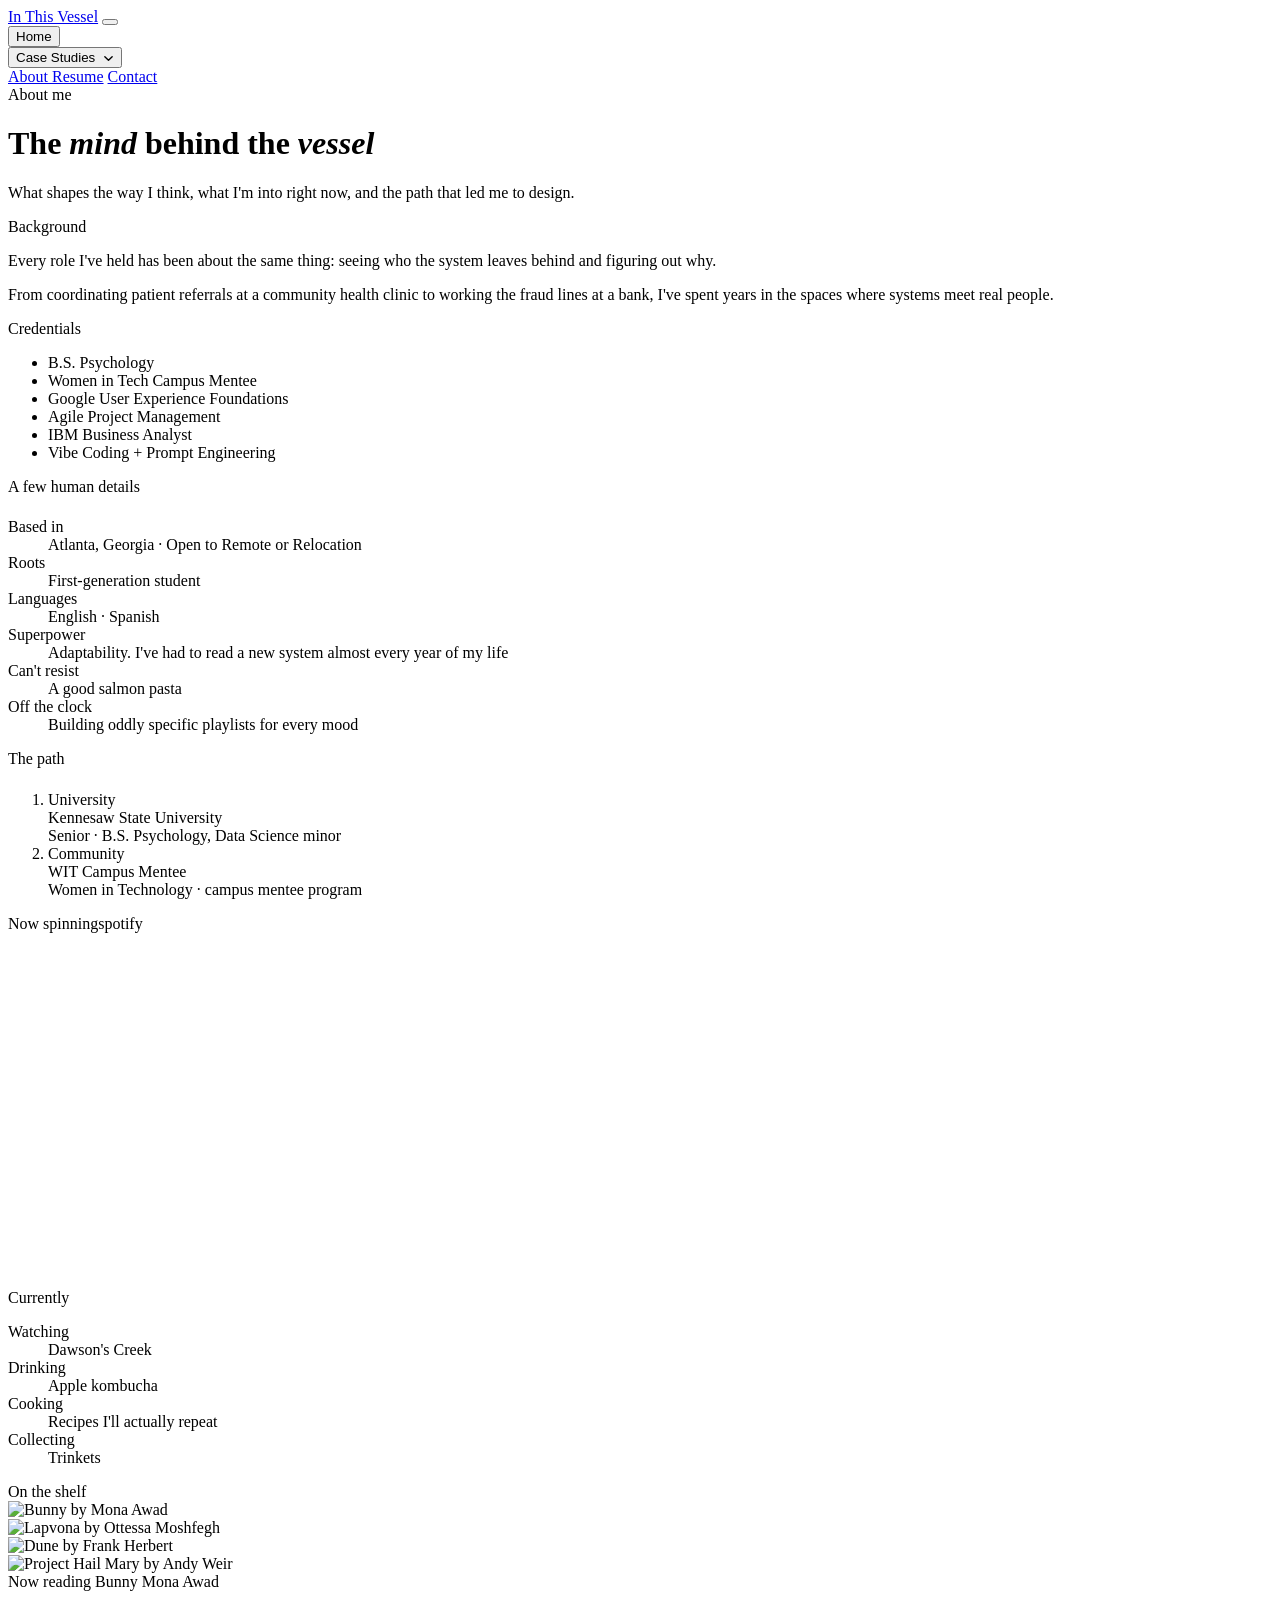
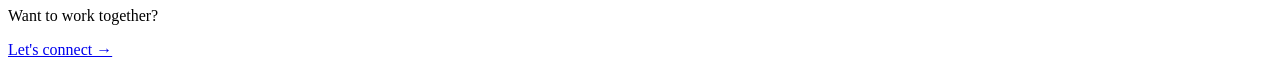
==== about.html @ 54f43db4 "Add files via upload" ====
<!DOCTYPE html>
<html lang="en">

<head>
<meta charset="UTF-8" />
<meta name="viewport" content="width=device-width, initial-scale=1.0" />
<title>In This Vessel | UX + Product Design</title>
<link rel="preconnect" href="https://api.fontshare.com" crossorigin />
<link href="https://api.fontshare.com/v2/css?f[]=general-sans@400,500,600,700&f[]=satoshi@300,400,500,700&display=swap" rel="stylesheet" />
<link rel="stylesheet" href="css/nav.css">
<link rel="stylesheet" href="css/global.css">
<link rel="stylesheet" href="css/about.css">

</head>

<body>
    <!-- ambient backdrop -->
<div class="atmos" aria-hidden="true">
  <div class="orb orb-1"></div>
  <div class="orb orb-2"></div>
  <div class="orb orb-3"></div>
</div>
<div class="grain" aria-hidden="true"></div>
    <nav class="nav" id="nav" aria-label="Primary">
  <div class="nav-inner">
    <a class="nav-logo" href="#top" data-scroll="#top" data-hover>In This Vessel</a>
    <button class="nav-burger" id="navBurger" aria-label="Open menu" aria-expanded="false" aria-controls="navLinks">
      <span></span><span></span><span></span>
    </button>
    <div class="nav-links" id="navLinks">
      <button class="nav-link" data-scroll="#top" data-hover>Home</button>
      <div class="work-dropdown" id="workDD">
       <button class="nav-link" id="workToggle" aria-haspopup="true" aria-expanded="false" data-hover>
          Case Studies
          <svg width="11" height="11" viewBox="0 0 12 12" style="margin-left:4px;vertical-align:middle;color:var(--shell-accent);transition:transform 0.2s" id="workChev" aria-hidden="true"><path d="M2 4l4 4 4-4" stroke="currentColor" stroke-width="1.5" fill="none" stroke-linecap="round" stroke-linejoin="round"/></svg>
        </button>
        <div class="work-menu" id="workMenu" role="menu" aria-label="Case studies"></div>
      </div>
      <a class="nav-link active" href="about.html" aria-current="page">
    About
</a>
<a class="nav-link" href="index.html#resume">Resume</a>
      <a class="nav-cta" href="index.html#contact">Contact</a>
    </div>
  </div>
</nav>

  <div class="about-page">
    <div class="about-page-inner">
      <div class="about-eyebrow reveal">About me</div>
      <h1 class="about-hero reveal">The <em>mind</em> behind the <em>vessel</em></h1>
      <p class="about-lede reveal">What shapes the way I think, what I'm into right now, and the path that led me to design.</p>

      <div class="about-roots-grid">
        <div>
          <div class="about-eyebrow reveal">Background</div>
          <p class="about-pull reveal">Every role I've held has been about the same thing: seeing who the system leaves behind and figuring out why.</p>
          <p class="about-body reveal">From coordinating patient referrals at a community health clinic to working the fraud lines at a bank, I've spent years in the spaces where systems meet real people.</p>
        </div>
        <div class="reveal credentials-card">
          <div class="about-eyebrow" style="margin-bottom:1rem">Credentials</div>
          <ul class="cred-list">
            <li>B.S. Psychology</li>
            <li>Women in Tech Campus Mentee</li>
            <li>Google User Experience Foundations</li>
            <li>Agile Project Management</li>
            <li>IBM Business Analyst</li>
            <li>Vibe Coding + Prompt Engineering</li>
          </ul>
        </div>
      </div>

      <div class="about-bottom-grid">
        <div class="reveal">
          <div class="about-eyebrow" style="margin-bottom:1.4rem">A few human details</div>
          <dl class="fun-facts">
            <div><dt>Based in</dt><dd>Atlanta, Georgia · Open to Remote or Relocation</dd></div>
            <div><dt>Roots</dt><dd>First-generation student</dd></div>
            <div><dt>Languages</dt><dd>English · Spanish</dd></div>
            <div><dt>Superpower</dt><dd>Adaptability. I've had to read a new system almost every year of my life</dd></div>
            <div><dt>Can't resist</dt><dd>A good salmon pasta</dd></div>
            <div><dt>Off the clock</dt><dd>Building oddly specific playlists for every mood</dd></div>
          </dl>
        </div>
        <div class="reveal">
          <div class="about-eyebrow" style="margin-bottom:1.4rem">The path</div>
          <ol class="path-timeline">
            <li><span class="dot"></span><div class="yr">University</div><div class="ev">Kennesaw State University</div><div class="sub">Senior · B.S. Psychology, Data Science minor</div></li>
            <li><span class="dot dot-now"></span><div class="yr now">Community</div><div class="ev">WIT Campus Mentee</div><div class="sub">Women in Technology · campus mentee program</div></li>
          </ol>
        </div>
      </div>

      <div class="widgets-section reveal">
        <div class="widgets-grid">
          <div class="widget widget-spotify">
            <div class="widget-head"><span>Now spinning</span><span class="muted">spotify</span></div>
            <iframe style="border-radius:12px;width:100%;border:0" src="https://open.spotify.com/embed/track/74y1VgzL668hynrvA59WQB?utm_source=generator" width="100%" height="352" frameBorder="0" scrolling="no" allowfullscreen="" allow="autoplay; clipboard-write; encrypted-media; fullscreen; picture-in-picture" loading="lazy"></iframe>
          </div>
          <div class="widget widget-currently">
            <div class="widget-head"><span>Currently</span></div>
            <dl class="currently">
              <div><dt>Watching</dt><dd>Dawson's Creek</dd></div>
              <div><dt>Drinking</dt><dd>Apple kombucha</dd></div>
              <div><dt>Cooking</dt><dd>Recipes I'll actually repeat</dd></div>
              <div><dt>Collecting</dt><dd>Trinkets</dd></div>
            </dl>
          </div>
          <div class="widget widget-shelf" id="shelfWidget">
            <div class="widget-head"><span>On the shelf</span></div>
            <div class="shelf-stage" id="shelfStage">
              <div class="shelf-book" data-idx="0"><img src="https://covers.openlibrary.org/b/isbn/9780525559733-L.jpg" alt="Bunny by Mona Awad" loading="lazy" /></div>
              <div class="shelf-book" data-idx="1"><img src="https://covers.openlibrary.org/b/isbn/0593300262-L.jpg" alt="Lapvona by Ottessa Moshfegh" loading="lazy" /></div>
              <div class="shelf-book" data-idx="2"><img src="https://covers.openlibrary.org/b/isbn/0441013597-L.jpg" alt="Dune by Frank Herbert" loading="lazy" /></div>
              <div class="shelf-book" data-idx="3"><img src="https://covers.openlibrary.org/b/isbn/0593135202-L.jpg" alt="Project Hail Mary by Andy Weir" loading="lazy" /></div>
            </div>
            <div class="shelf-meta">
              <span class="now-label">Now reading</span>
              <span class="shelf-title" id="shelfTitle">Bunny</span>
              <span class="shelf-author" id="shelfAuthor">Mona Awad</span>
            </div>
          </div>
        </div>
      </div>

      <div class="about-cta reveal">
        <p class="connect-q">Want to work together?</p>
        <a class="connect-btn" href="index.html#contact">Let's connect →</a>
      </div>
    </div>
  </div>
</div>
<script src="js/about.js"></script>

</body>



</html>
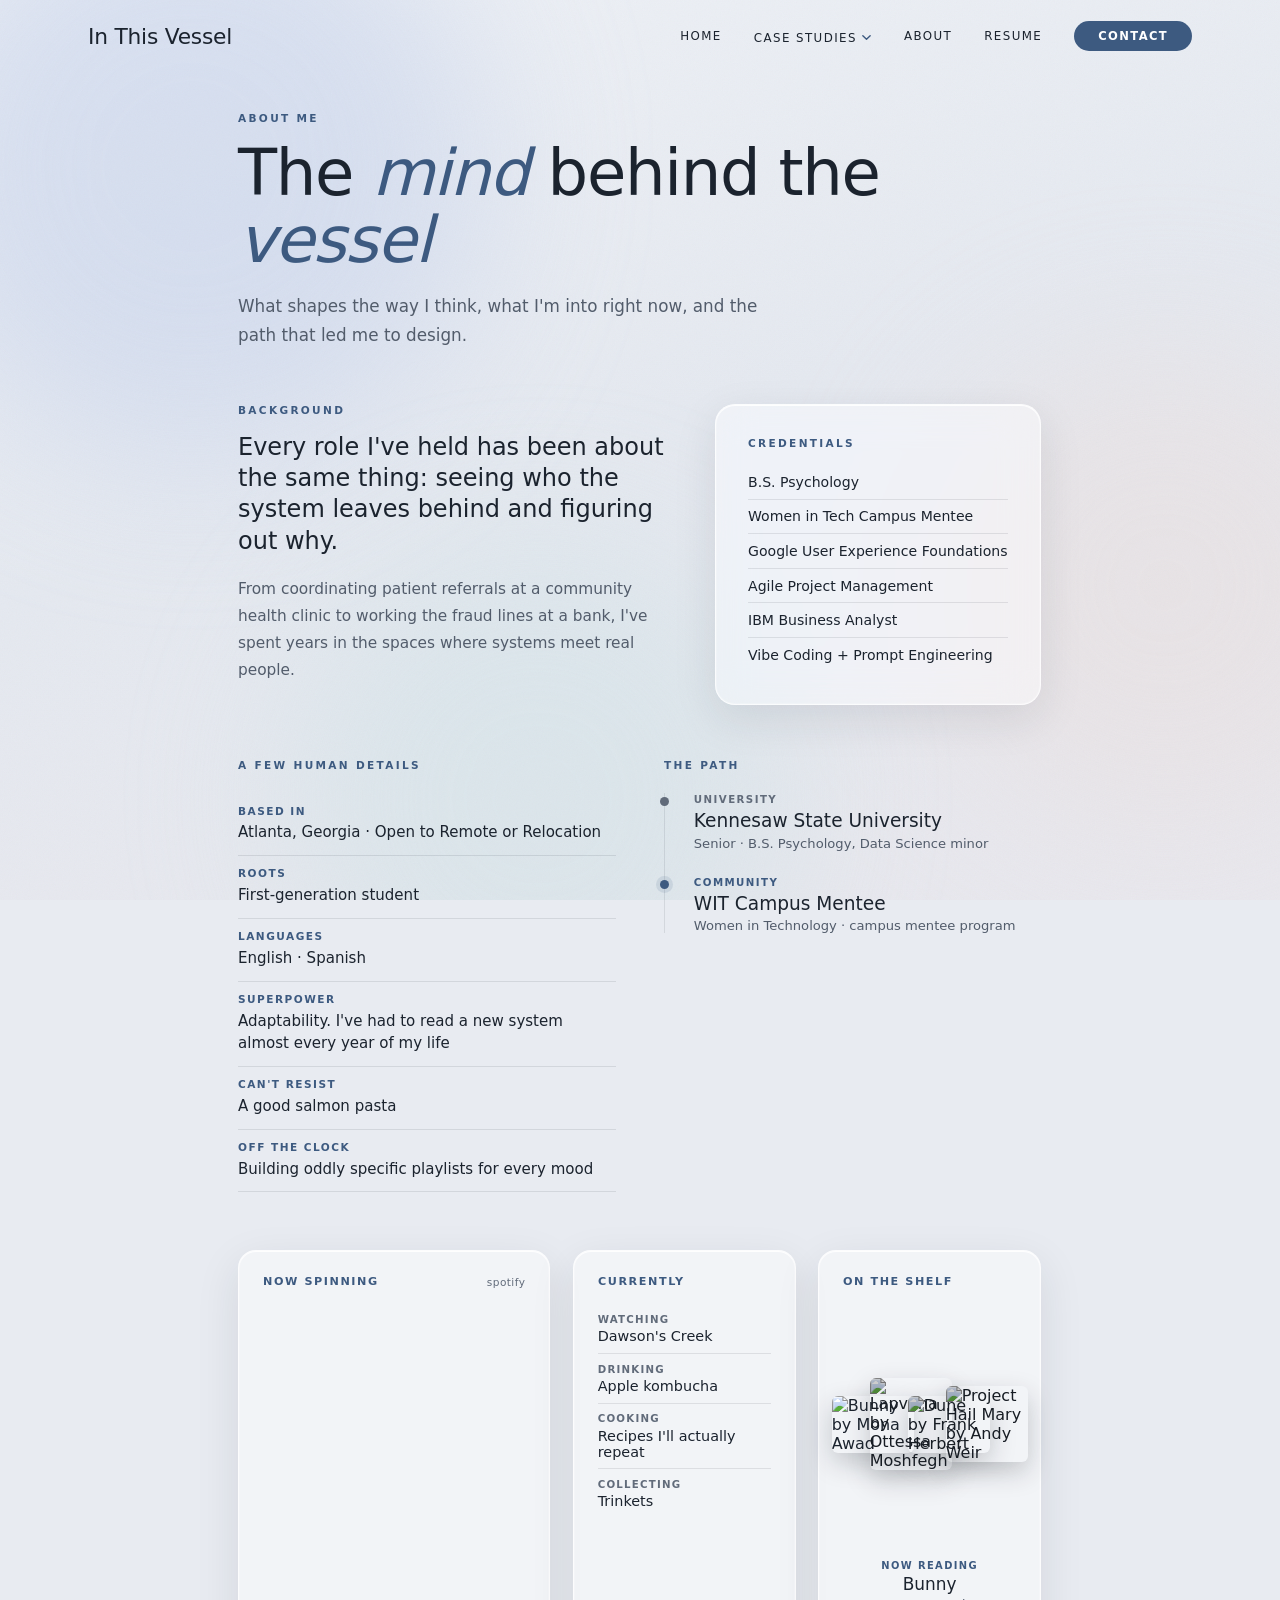
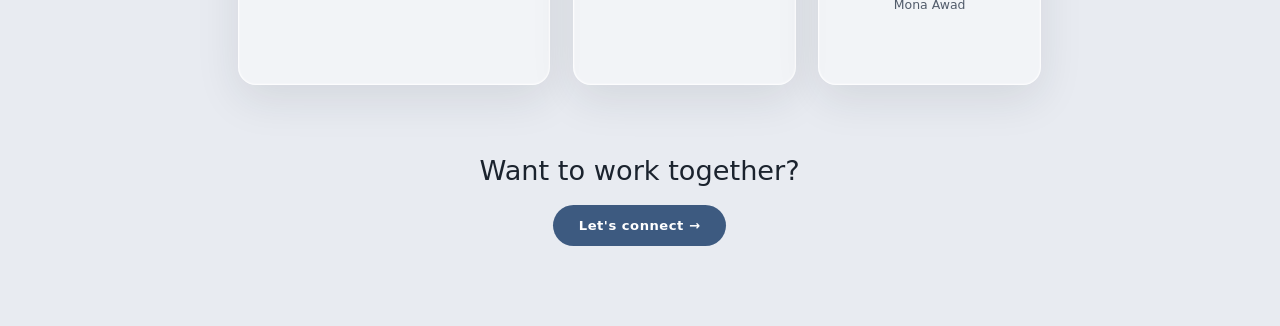
==== commit 2a52e3f3: "Add files via upload" ====
--- a/about.html
+++ b/about.html
@@ -14,6 +14,7 @@
 </head>
 
 <body>
+  <a class="skip-link" href="#mainContent">Skip to content</a>
     <!-- ambient backdrop -->
 <div class="atmos" aria-hidden="true">
   <div class="orb orb-1"></div>
@@ -45,7 +46,7 @@
   </div>
 </nav>
 
-  <div class="about-page">
+  <main class="about-page" id="mainContent">
     <div class="about-page-inner">
       <div class="about-eyebrow reveal">About me</div>
       <h1 class="about-hero reveal">The <em>mind</em> behind the <em>vessel</em></h1>
@@ -95,7 +96,7 @@
         <div class="widgets-grid">
           <div class="widget widget-spotify">
             <div class="widget-head"><span>Now spinning</span><span class="muted">spotify</span></div>
-            <iframe style="border-radius:12px;width:100%;border:0" src="https://open.spotify.com/embed/track/74y1VgzL668hynrvA59WQB?utm_source=generator" width="100%" height="352" frameBorder="0" scrolling="no" allowfullscreen="" allow="autoplay; clipboard-write; encrypted-media; fullscreen; picture-in-picture" loading="lazy"></iframe>
+            <iframe title="Spotify player — now spinning" style="border-radius:12px;width:100%;border:0" src="https://open.spotify.com/embed/track/74y1VgzL668hynrvA59WQB?utm_source=generator" width="100%" height="352" frameBorder="0" scrolling="no" allowfullscreen="" allow="autoplay; clipboard-write; encrypted-media; fullscreen; picture-in-picture" loading="lazy"></iframe>
           </div>
           <div class="widget widget-currently">
             <div class="widget-head"><span>Currently</span></div>
@@ -129,7 +130,7 @@
       </div>
     </div>
   </div>
-</div>
+</main>
 <script src="js/about.js"></script>
 
 </body>
--- a/css/nav.css
+++ b/css/nav.css
@@ -0,0 +1,84 @@
+  /* ── Nav ── */
+  .nav {
+    position: fixed; top: 0; left: 0; right: 0; z-index: 80;
+    transition: background 0.4s ease, border-color 0.4s ease, box-shadow 0.4s ease, backdrop-filter 0.4s ease, opacity 0.35s ease, transform 0.35s ease;
+  }
+  .nav.nav-hidden {
+    opacity: 0;
+    transform: translateY(-12px);
+    pointer-events: none;
+  }
+  .nav.scrolled {
+    background: rgba(255,255,255,0.55);
+    backdrop-filter: blur(18px) saturate(160%);
+    -webkit-backdrop-filter: blur(18px) saturate(160%);
+    border-bottom: 1px solid var(--glass-edge);
+    box-shadow: 0 6px 30px rgba(27,35,46,0.06);
+  }
+  .nav-inner {
+    max-width: 1200px; margin: 0 auto; padding: 0 3rem;
+    display: flex; align-items: center; justify-content: space-between; height: 72px;
+  }
+  .nav-logo { font-family: var(--serif); font-size: 1.36rem; font-weight: 500; letter-spacing: -0.01em; color: var(--ink); }
+  .nav-links { display: flex; align-items: center; gap: 2rem; }
+  .nav-link {
+    font-family: var(--serif); font-size: 0.74rem; font-weight: 500;
+    letter-spacing: 0.12em; text-transform: uppercase;
+    color: var(--ink); background: none; border: none; padding: 0; transition: color 0.2s;
+    display: inline-flex; align-items: center; cursor: pointer;
+  }
+  .nav-link:hover { color: var(--shell-accent); }
+  .nav-cta {
+    color: #fff; background: var(--shell-accent); font-family: var(--serif);
+    padding: 8px 24px; border-radius: 40px;
+    font-size: 0.72rem; letter-spacing: 0.12em; text-transform: uppercase;
+    font-weight: 600; transition: background 0.2s, transform 0.2s; border: none;
+  }
+  .nav-cta:hover { background: var(--shell-accent-deep); transform: translateY(-1px); }
+
+  /* hamburger (mobile) */
+  .nav-burger { display: none; flex-direction: column; justify-content: center; gap: 5px; width: 40px; height: 40px; padding: 8px; background: none; border: none; cursor: pointer; }
+  .nav-burger span { display: block; height: 2px; width: 100%; background: var(--ink); border-radius: 2px; transition: transform 0.25s ease, opacity 0.2s ease; }
+  .nav-burger[aria-expanded="true"] span:nth-child(1) { transform: translateY(7px) rotate(45deg); }
+  .nav-burger[aria-expanded="true"] span:nth-child(2) { opacity: 0; }
+  .nav-burger[aria-expanded="true"] span:nth-child(3) { transform: translateY(-7px) rotate(-45deg); }
+
+  @media (max-width: 720px) {
+    .nav-inner { padding: 0 1.5rem; }
+    .nav-burger { display: flex; }
+    .nav-links {
+      position: absolute; top: 100%; left: 0; right: 0;
+      flex-direction: column; align-items: stretch; gap: 0;
+      background: rgba(255,255,255,0.92);
+      backdrop-filter: blur(18px) saturate(160%); -webkit-backdrop-filter: blur(18px) saturate(160%);
+      border-bottom: 1px solid var(--glass-edge); box-shadow: 0 16px 40px rgba(27,35,46,0.12);
+      padding: 0 1.5rem; max-height: 0; overflow: hidden; opacity: 0; pointer-events: none;
+      transition: max-height 0.32s ease, opacity 0.25s ease, padding 0.32s ease;
+    }
+    .nav-links.open { max-height: 80vh; opacity: 1; pointer-events: auto; padding: 0.5rem 1.5rem 1rem; }
+    .nav-links > .nav-link, .nav-links > .nav-cta { width: 100%; text-align: left; justify-content: flex-start; padding: 14px 0; }
+    .nav-cta { background: none; color: var(--shell-accent); border-radius: 0; }
+    .work-dropdown { width: 100%; }
+    .work-menu { position: static; opacity: 1; transform: none; pointer-events: auto; min-width: 0; background: transparent; border: none; box-shadow: none; padding: 0 0 8px; }
+    #workToggle { width: 100%; justify-content: space-between; padding: 14px 0; }
+  }
+
+  .work-dropdown { position: relative; }
+  .work-menu {
+    position: absolute; top: calc(100% + 16px); right: 0; min-width: 246px;
+    background: rgba(255,255,255,0.6);
+    backdrop-filter: blur(20px) saturate(160%); -webkit-backdrop-filter: blur(20px) saturate(160%);
+    border: 1px solid var(--glass-edge); border-radius: 16px;
+    box-shadow: var(--glass-shadow), var(--glass-inset); padding: 8px; overflow: hidden;
+    opacity: 0; transform: translateY(-8px) scale(0.97); pointer-events: none;
+    transition: opacity 0.18s, transform 0.18s;
+  }
+  .work-menu.open { opacity: 1; transform: none; pointer-events: auto; }
+  .work-item {
+    display: block; padding: 11px 16px; border-radius: 10px;
+    font-family: var(--sans); font-size: 0.86rem; color: var(--ink);
+    transition: background 0.16s, padding-left 0.2s;
+  }
+  .work-item:hover { background: var(--shell-accent-soft); padding-left: 20px; }
+  .work-item.is-current { color: var(--shell-accent); background: var(--shell-accent-soft); }
+  .work-item .sub { display: block; font-size: 0.72rem; color: var(--muted-soft); margin-top: 2px; }
--- a/css/global.css
+++ b/css/global.css
@@ -0,0 +1,169 @@
+:root {
+    /* atmosphere */
+    --bg: #E8EBF1;
+    --orb-cool: #C7D3EC;
+    --orb-warm: #EADFDD;
+    --orb-aqua: #CDE2E6;
+    /* ink */
+    --ink: #1B232E;
+    --muted: #525C6B;
+    --muted-soft: #616B7A;
+    --line: rgba(27,35,46,0.10);
+    /* accent (single, restrained) */
+    --accent: #3D5A80;
+    --accent-deep: #2C435F;
+    --accent-soft: rgba(61,90,128,0.12);
+    /* universal shell accent */
+    --shell-accent: #3D5A80;
+    --shell-accent-deep: #2C435F;
+    --shell-accent-soft: rgba(61,90,128,0.12);
+    /* glass */
+    --glass: rgba(255,255,255,0.45);
+    --glass-2: rgba(255,255,255,0.62);
+    --glass-3: rgba(255,255,255,0.80);
+    --glass-edge: rgba(255,255,255,0.72);
+    --glass-shadow: 0 14px 44px rgba(27,35,46,0.10);
+    --glass-inset: inset 0 1px 0 rgba(255,255,255,0.85), inset 0 0 0 1px rgba(255,255,255,0.18);
+    /* type */
+    --serif: 'General Sans', 'Inter', system-ui, sans-serif;
+    --sans: 'Satoshi', 'Inter', system-ui, sans-serif;
+  }
+
+  * { box-sizing: border-box; }
+  html, body { margin: 0; padding: 0; }
+  html { scroll-behavior: smooth; }
+  body {
+    background: var(--bg);
+    color: var(--ink);
+    font-family: var(--sans);
+    -webkit-font-smoothing: antialiased;
+    overflow-x: hidden;
+    position: relative;
+  }
+  a { text-decoration: none; color: inherit; }
+  button { font-family: inherit; cursor: pointer; }
+  ::selection { background: rgba(61,90,128,0.20); }
+
+  /* ── Accessibility: visible focus + skip link ── */
+  :focus-visible { outline: 2px solid var(--accent); outline-offset: 3px; border-radius: 4px; }
+  .skip-link {
+    position: fixed; top: 10px; left: 50%;
+    transform: translateX(-50%) translateY(-160%);
+    z-index: 9999; background: var(--accent); color: #fff;
+    padding: 10px 20px; border-radius: 30px; font-family: var(--sans);
+    font-size: 0.8rem; font-weight: 600; letter-spacing: 0.04em;
+    transition: transform 0.2s ease;
+  }
+  .skip-link:focus { transform: translateX(-50%) translateY(0); }
+
+    /* ── Ambient backdrop so glass has something to refract ── */
+  .atmos { position: fixed; inset: 0; z-index: -2; overflow: hidden; pointer-events: none; }
+  .atmos::before {
+    content: ""; position: absolute; inset: 0;
+    background:
+      linear-gradient(165deg, #EEF1F6 0%, #E5E9F0 48%, #E9E8EE 100%);
+  }
+  .orb { position: absolute; border-radius: 50%; filter: blur(80px); opacity: 0.55; }
+  .orb-1 { width: 46vw; height: 46vw; background: var(--orb-cool); top: -10vw; left: -8vw; }
+  .orb-2 { width: 38vw; height: 38vw; background: var(--orb-warm); top: 38%; right: -10vw; opacity: 0.45; }
+  .orb-3 { width: 40vw; height: 40vw; background: var(--orb-aqua); bottom: -12vw; left: 22vw; opacity: 0.42; }
+  .grain {
+    position: fixed; inset: 0; z-index: -1; pointer-events: none; opacity: 0.035;
+    background-image: url("data:image/svg+xml,%3Csvg xmlns='http://www.w3.org/2000/svg' width='160' height='160'%3E%3Cfilter id='n'%3E%3CfeTurbulence type='fractalNoise' baseFrequency='0.85' numOctaves='2'/%3E%3C/filter%3E%3Crect width='100%25' height='100%25' filter='url(%23n)'/%3E%3C/svg%3E");
+  }
+
+  /* ── Shared glass surface ── */
+  .glass {
+    background: var(--glass);
+    backdrop-filter: blur(20px) saturate(160%);
+    -webkit-backdrop-filter: blur(20px) saturate(160%);
+    border: 1px solid var(--glass-edge);
+    box-shadow: var(--glass-shadow), var(--glass-inset);
+  }
+/* ── Hide-on-scroll state (nav + case study TOC) ── */
+  .toc {
+    transition: opacity 0.35s ease, transform 0.35s ease;
+  }
+  .toc.nav-hidden {
+    opacity: 0;
+    transform: translateY(-12px);
+    pointer-events: none;
+  }
+
+  /* ── Scroll reveal ── */
+  .reveal {
+    opacity: 0; transform: translateY(26px);
+    transition: opacity 0.8s cubic-bezier(0.22,0.61,0.36,1), transform 0.8s cubic-bezier(0.22,0.61,0.36,1);
+    will-change: opacity, transform;
+  }
+  .reveal.in { opacity: 1; transform: none; }
+
+  /* ── Custom cursor ── */
+  .cursor {
+    position: fixed; pointer-events: none; z-index: 9999;
+    width: 7px; height: 7px; border-radius: 50%;
+    background: var(--accent);
+    transform: translate(-50%, -50%);
+    transition: width 0.25s ease, height 0.25s ease, opacity 0.25s ease, background 0.25s ease;
+  }
+  .cursor-ring {
+    position: fixed; pointer-events: none; z-index: 9998;
+    width: 34px; height: 34px; border-radius: 50%;
+    border: 1px solid rgba(61,90,128,0.45);
+    transform: translate(-50%, -50%);
+    transition: width 0.28s ease, height 0.28s ease, border-color 0.28s ease, opacity 0.25s ease, background 0.28s ease;
+  }
+  .cursor-ring.lg { width: 58px; height: 58px; background: rgba(61,90,128,0.06); border-color: rgba(61,90,128,0.3); }
+  .cursor.hide, .cursor-ring.hide { opacity: 0; }
+  @media (max-width: 900px) { .cursor, .cursor-ring { display: none; } }
+
+  /* ── Keyframes ── */
+  @keyframes floaty { 0%,100% { transform: translateY(0); } 50% { transform: translateY(-8px); } }
+  @keyframes scrollDot { 0% { transform: translateY(0); opacity: 1; } 100% { transform: translateY(26px); opacity: 0; } }
+  @keyframes fadeUp { from { opacity: 0; transform: translateY(36px); } to { opacity: 1; transform: none; } }
+  @keyframes spinSeal { from { transform: rotate(0deg); } to { transform: rotate(360deg); } }
+
+  /* ── Eyebrows / shared headings ── */
+  .eyebrow {
+    font-family: var(--sans); font-size: 0.66rem; font-weight: 600;
+    letter-spacing: 0.26em; text-transform: uppercase; color: var(--accent);
+  }
+  .section-eyebrow { display: flex; align-items: center; gap: 12px; margin-bottom: 0.9rem; }
+  .section-eyebrow .line { width: 30px; height: 1px; background: var(--accent); display: inline-block; opacity: 0.7; }
+  .section-eyebrow .text {
+    font-family: var(--sans); font-size: 0.66rem; font-weight: 600;
+    letter-spacing: 0.22em; text-transform: uppercase; color: var(--accent);
+  }
+  .section-h2 {
+    font-family: var(--serif); font-weight: 400; font-size: clamp(2rem, 4.4vw, 3.1rem);
+    line-height: 1.04; letter-spacing: -0.01em; color: var(--ink); margin: 0 0 2.4rem;
+  }
+
+
+  /* ── Container ── */
+  .container { max-width: 1120px; margin: 0 auto; padding: 0 3rem; }
+  @media (max-width: 720px) { .container { padding: 0 1.5rem; } }
+
+    /* ── SHARED FOOTER COMPONENT (global site navigation) ──
+     Identical IA, layout logic, nav structure, interaction & accessibility on
+     every page — only the skin (palette + type) changes. Homepage skin below. */
+  .site-footer { border-top: 1px solid var(--line); padding: 4.5rem 0 0; }
+  .site-footer__inner { max-width: 1140px; margin: 0 auto; display: grid; grid-template-columns: 1.5fr 1fr 1fr 1fr; gap: 2.5rem; }
+  @media (max-width: 860px) { .site-footer__inner { grid-template-columns: 1fr 1fr; gap: 2.4rem 2rem; } .site-footer { padding: 3.5rem 1.5rem 0; } }
+  @media (max-width: 480px) { .site-footer__inner { grid-template-columns: 1fr; } }
+  .sf-brand .sf-logo { font-family: var(--serif); font-size: 1.5rem; font-weight: 500; color: var(--ink); display: inline-block; margin-bottom: 0.7rem; }
+  .sf-brand .sf-logo em { font-style: italic; color: var(--shell-accent); }
+  .sf-brand p { font-family: var(--sans); font-size: 0.88rem; font-weight: 300; line-height: 1.65; color: var(--muted); max-width: 280px; margin: 0; }
+  .sf-col h4 { font-family: var(--sans); font-size: 0.64rem; font-weight: 600; letter-spacing: 0.18em; text-transform: uppercase; color: var(--shell-accent); margin: 0 0 1.1rem; }
+  .sf-col ul { list-style: none; margin: 0; padding: 0; display: flex; flex-direction: column; gap: 0.7rem; }
+  .sf-col a { font-family: var(--sans); font-size: 0.9rem; font-weight: 400; color: var(--muted); background: none; border: none; padding: 0; text-align: left; transition: color 0.2s, padding-left 0.2s; cursor: pointer; }
+  .sf-col a:hover { color: var(--shell-accent); padding-left: 4px; }
+  .site-footer__bottom { max-width: 1140px; margin: 4rem auto 0; border-top: 1px solid var(--line); padding: 1.8rem 0 2.4rem; display: flex; align-items: center; justify-content: space-between; flex-wrap: wrap; gap: 0.6rem; }
+  .site-footer__bottom .sf-sign { font-family: var(--serif); font-size: 0.94rem; color: var(--ink); }
+  .site-footer__bottom .sf-meta { font-family: var(--sans); font-size: 0.72rem; font-weight: 300; color: var(--muted-soft); letter-spacing: 0.02em; }
+
+    /* reduced motion */
+  @media (prefers-reduced-motion: reduce) {
+    *, *::before, *::after { animation-duration: 0.001ms !important; animation-iteration-count: 1 !important; transition-duration: 0.001ms !important; }
+    .reveal { opacity: 1; transform: none; }
+  }
--- a/css/about.css
+++ b/css/about.css
@@ -0,0 +1,93 @@
+/* ══════════════════════════════════════════
+   ABOUT PAGE — css/about.css
+   Styles for the standalone About page only.
+   Requires: css/global.css, css/nav.css
+   ══════════════════════════════════════════ */
+
+/* ── Page layout ── */
+.about-page { position: relative; z-index: 1; }
+.about-page-inner { max-width: 880px; margin: 0 auto; padding: 7rem 2.4rem 5rem; }
+/* ── Typography ── */
+.about-eyebrow { font-family: var(--sans); font-size: 0.66rem; font-weight: 600; letter-spacing: 0.22em; text-transform: uppercase; color: var(--accent); margin-bottom: 1rem; }
+.about-hero { font-family: var(--serif); font-weight: 300; font-size: clamp(2.4rem, 6vw, 4rem); line-height: 1.04; letter-spacing: -0.02em; color: var(--ink); margin: 0 0 1.2rem; }
+.about-hero em { font-style: italic; color: var(--accent); }
+.about-lede { font-family: var(--sans); font-size: 1.05rem; font-weight: 300; line-height: 1.7; color: var(--muted); max-width: 540px; margin: 0 0 3.4rem; }
+.about-pull { font-family: var(--serif); font-size: 1.5rem; font-weight: 300; line-height: 1.3; color: var(--ink); margin: 0 0 1.2rem; }
+.about-body { font-family: var(--sans); font-size: 0.96rem; font-weight: 300; line-height: 1.75; color: var(--muted); margin: 0; }
+
+/* ── Roots grid ── */
+.about-roots-grid { display: grid; grid-template-columns: 1.2fr 0.9fr; gap: 2.6rem; margin-bottom: 3.4rem; }
+@media (max-width: 760px) { .about-roots-grid { grid-template-columns: 1fr; } }
+
+/* ── Credentials card ── */
+.credentials-card { position: relative; padding: 2rem; border-radius: 20px; background: var(--glass); backdrop-filter: blur(18px) saturate(160%); -webkit-backdrop-filter: blur(18px) saturate(160%); border: 1px solid var(--glass-edge); box-shadow: var(--glass-shadow), var(--glass-inset); }
+.cred-list { list-style: none; margin: 0; padding: 0; }
+.cred-list li { font-family: var(--sans); font-size: 0.88rem; color: var(--ink); padding: 0.55rem 0; border-bottom: 1px solid var(--line); }
+.cred-list li:last-child { border-bottom: none; }
+.cred-stamp { position: absolute; bottom: -22px; right: -16px; width: 96px; height: 96px; display: flex; align-items: center; justify-content: center; }
+.cred-stamp-ring { position: absolute; inset: 0; width: 100%; height: 100%; animation: spinSeal 22s linear infinite; }
+.cred-stamp-text { font-family: var(--sans); font-size: 7.2px; font-weight: 600; letter-spacing: 1.5px; fill: var(--accent); text-transform: uppercase; }
+.cred-stamp-core { width: 40px; height: 40px; border-radius: 50%; display: flex; align-items: center; justify-content: center; background: var(--glass-3); border: 1px solid var(--glass-edge); color: var(--accent); box-shadow: var(--glass-inset); transition: transform 0.3s; }
+.cred-stamp:hover .cred-stamp-ring { animation-duration: 6s; }
+.cred-stamp:hover .cred-stamp-core { transform: scale(1.12); }
+
+/* ── Bottom grid ── */
+.about-bottom-grid { display: grid; grid-template-columns: 1fr 1fr; gap: 3rem; margin-bottom: 3.6rem; }
+@media (max-width: 760px) { .about-bottom-grid { grid-template-columns: 1fr; gap: 2.4rem; } }
+
+/* ── Fun facts ── */
+.fun-facts { margin: 0; }
+.fun-facts > div { padding: 0.7rem 0; border-bottom: 1px solid var(--line); }
+.fun-facts dt { font-family: var(--sans); font-size: 0.66rem; font-weight: 600; letter-spacing: 0.14em; text-transform: uppercase; color: var(--accent); margin-bottom: 0.3rem; }
+.fun-facts dd { font-family: var(--sans); font-size: 0.94rem; font-weight: 300; color: var(--ink); margin: 0; line-height: 1.5; }
+
+/* ── Path timeline ── */
+.path-timeline { list-style: none; margin: 0; padding: 0; position: relative; }
+.path-timeline li { position: relative; padding: 0 0 1.6rem 1.8rem; border-left: 1px solid var(--line); }
+.path-timeline li:last-child { padding-bottom: 0; }
+.path-timeline .dot { position: absolute; left: -5px; top: 4px; width: 9px; height: 9px; border-radius: 50%; background: var(--muted-soft); }
+.path-timeline .dot-now { background: var(--accent); box-shadow: 0 0 0 4px var(--accent-soft); }
+.path-timeline .yr { font-family: var(--sans); font-size: 0.64rem; font-weight: 600; letter-spacing: 0.14em; text-transform: uppercase; color: var(--muted-soft); margin-bottom: 0.3rem; }
+.path-timeline .yr.now { color: var(--accent); }
+.path-timeline .ev { font-family: var(--serif); font-size: 1.16rem; color: var(--ink); line-height: 1.2; }
+.path-timeline .sub { font-family: var(--sans); font-size: 0.82rem; font-weight: 300; color: var(--muted); margin-top: 0.2rem; }
+
+/* ── Widgets section ── */
+.widgets-section { margin-bottom: 3.4rem; }
+.widgets-grid { display: grid; grid-template-columns: 1.4fr 1fr 1fr; gap: 1.4rem; }
+@media (max-width: 860px) { .widgets-grid { grid-template-columns: 1fr; } }
+.widget { padding: 1.5rem; border-radius: 18px; background: var(--glass); backdrop-filter: blur(18px) saturate(160%); -webkit-backdrop-filter: blur(18px) saturate(160%); border: 1px solid var(--glass-edge); box-shadow: var(--glass-shadow), var(--glass-inset); }
+.widget-head { display: flex; align-items: center; justify-content: space-between; margin-bottom: 1rem; }
+.widget-head span:first-child { font-family: var(--sans); font-size: 0.7rem; font-weight: 600; letter-spacing: 0.14em; text-transform: uppercase; color: var(--accent); }
+.widget-head .muted { font-family: var(--sans); font-size: 0.66rem; color: var(--muted-soft); text-transform: lowercase; letter-spacing: 0.04em; }
+
+/* ── Currently widget ── */
+.currently { margin: 0; }
+.currently > div { padding: 0.55rem 0; border-bottom: 1px solid var(--line); }
+.currently > div:last-child { border-bottom: none; }
+.currently dt { font-family: var(--sans); font-size: 0.64rem; font-weight: 600; letter-spacing: 0.12em; text-transform: uppercase; color: var(--muted-soft); margin-bottom: 0.2rem; }
+.currently dd { font-family: var(--sans); font-size: 0.9rem; font-weight: 300; color: var(--ink); margin: 0; }
+
+/* ── Bookshelf widget ── */
+.widget-shelf { display: flex; flex-direction: column; }
+.shelf-stage { position: relative; height: 240px; display: flex; align-items: center; justify-content: center; margin-bottom: 1rem; overflow: visible; }
+.shelf-book { position: absolute; left: 50%; width: 82px; margin-left: -41px; cursor: pointer; transform: translateX(var(--x,0)); z-index: var(--z,1); transition: transform 0.5s cubic-bezier(0.22,0.61,0.36,1), filter 0.3s; filter: brightness(0.8) saturate(0.85); }
+.shelf-book img { width: 100%; border-radius: 6px; box-shadow: 0 10px 26px rgba(27,35,46,0.22); display: block; transform-origin: bottom center; transition: transform 0.35s ease; animation: bookSway 4s ease-in-out infinite alternate; }
+.shelf-book:nth-child(1) img { animation-duration: 4.3s; animation-delay: -0.8s; }
+.shelf-book:nth-child(2) img { animation-duration: 3.7s; animation-delay: -2.2s; }
+.shelf-book:nth-child(3) img { animation-duration: 4.6s; animation-delay: -1.4s; }
+.shelf-book:nth-child(4) img { animation-duration: 3.9s; animation-delay: -3s; }
+.shelf-book:hover { transform: translateX(var(--x,0)) translateY(-24px) scale(1.16); z-index: 20; filter: none; }
+.shelf-book:hover img { animation: none; transform: rotate(0deg); }
+.shelf-book.is-active { filter: none; }
+@keyframes bookSway { from { transform: rotate(-5deg); } to { transform: rotate(5deg); } }
+.shelf-meta { text-align: center; display: flex; flex-direction: column; gap: 0.2rem; }
+.shelf-meta .now-label { font-family: var(--sans); font-size: 0.62rem; font-weight: 600; letter-spacing: 0.14em; text-transform: uppercase; color: var(--accent); }
+.shelf-meta .shelf-title { font-family: var(--serif); font-size: 1.06rem; color: var(--ink); }
+.shelf-meta .shelf-author { font-family: var(--sans); font-size: 0.78rem; font-weight: 300; color: var(--muted); }
+
+/* ── CTA ── */
+.about-cta { text-align: center; padding-top: 1rem; }
+.connect-q { font-family: var(--serif); font-size: 1.7rem; font-weight: 300; color: var(--ink); margin: 0 0 1.2rem; }
+.connect-btn { display: inline-flex; align-items: center; gap: 8px; font-family: var(--sans); font-size: 0.82rem; font-weight: 600; letter-spacing: 0.04em; color: #fff; background: var(--accent); padding: 13px 26px; border-radius: 40px; transition: background 0.2s, transform 0.2s; }
+.connect-btn:hover { background: var(--accent-deep); transform: translateY(-2px); }
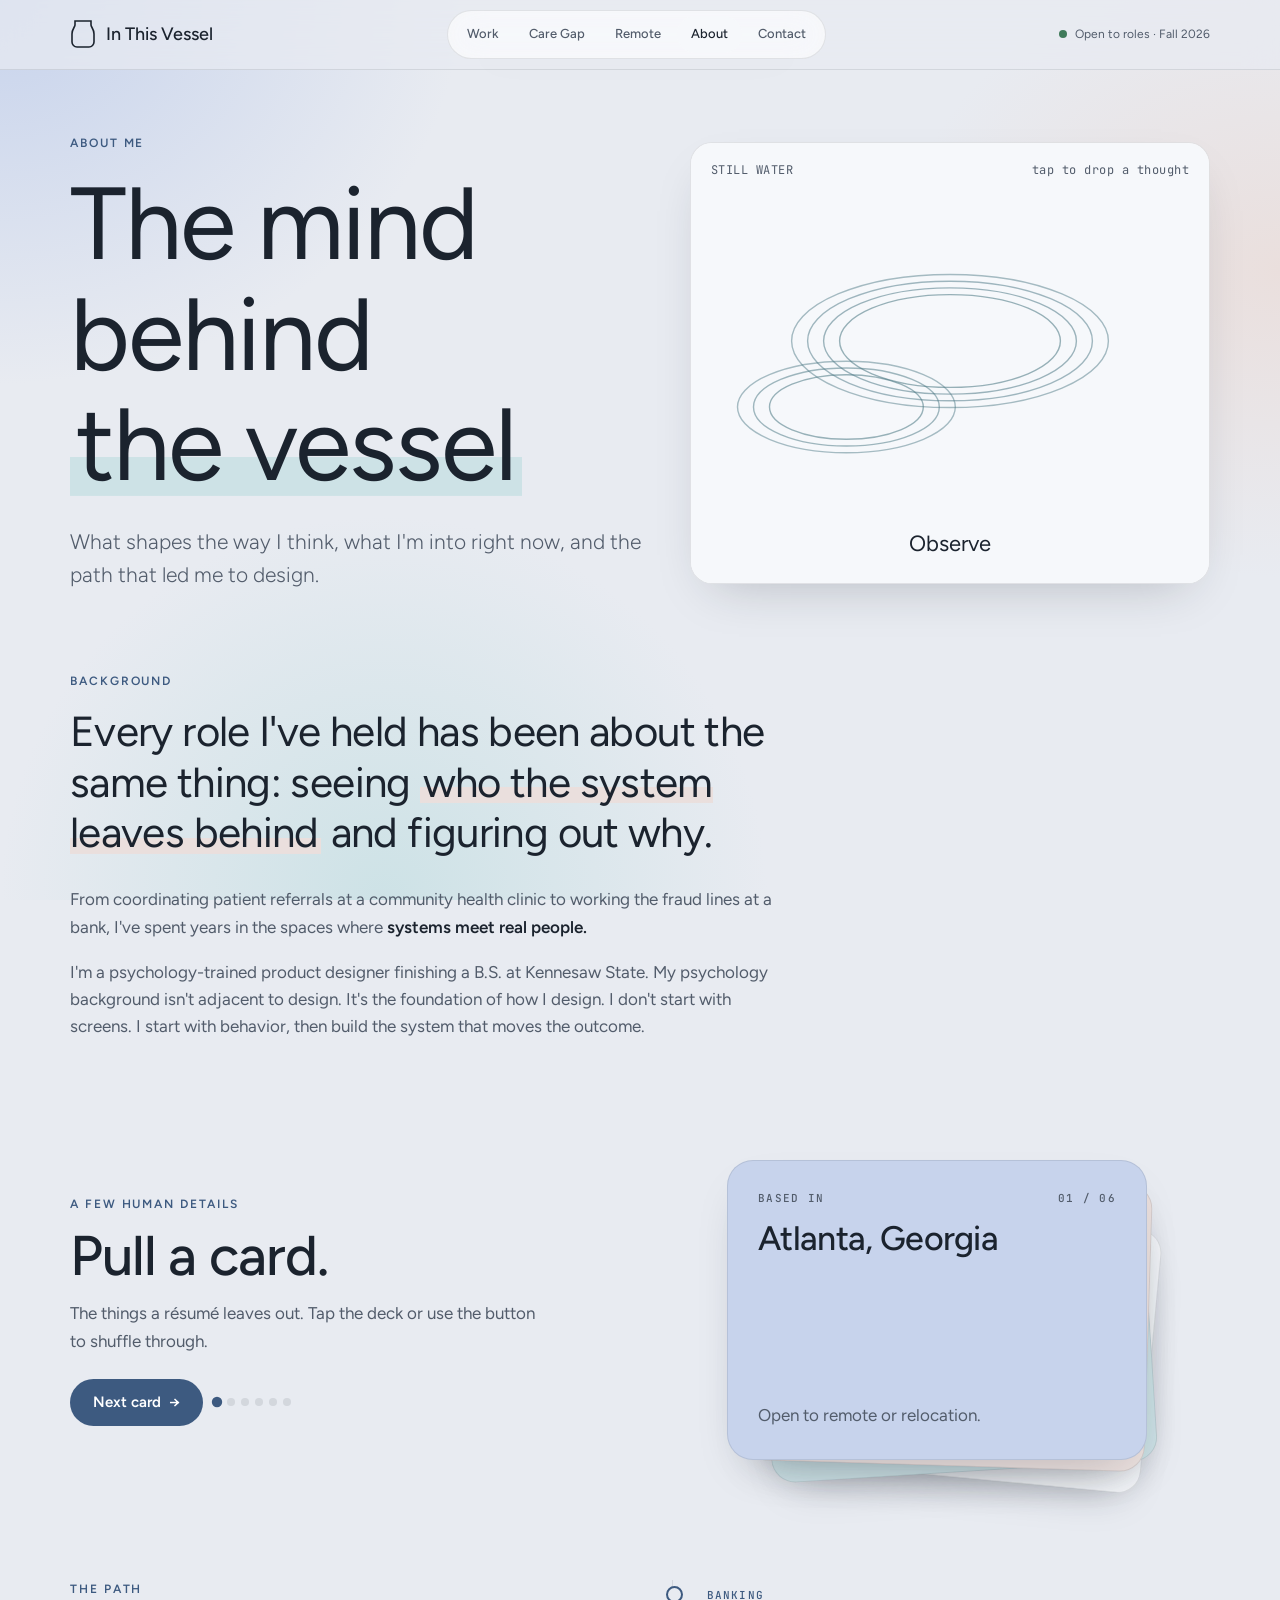
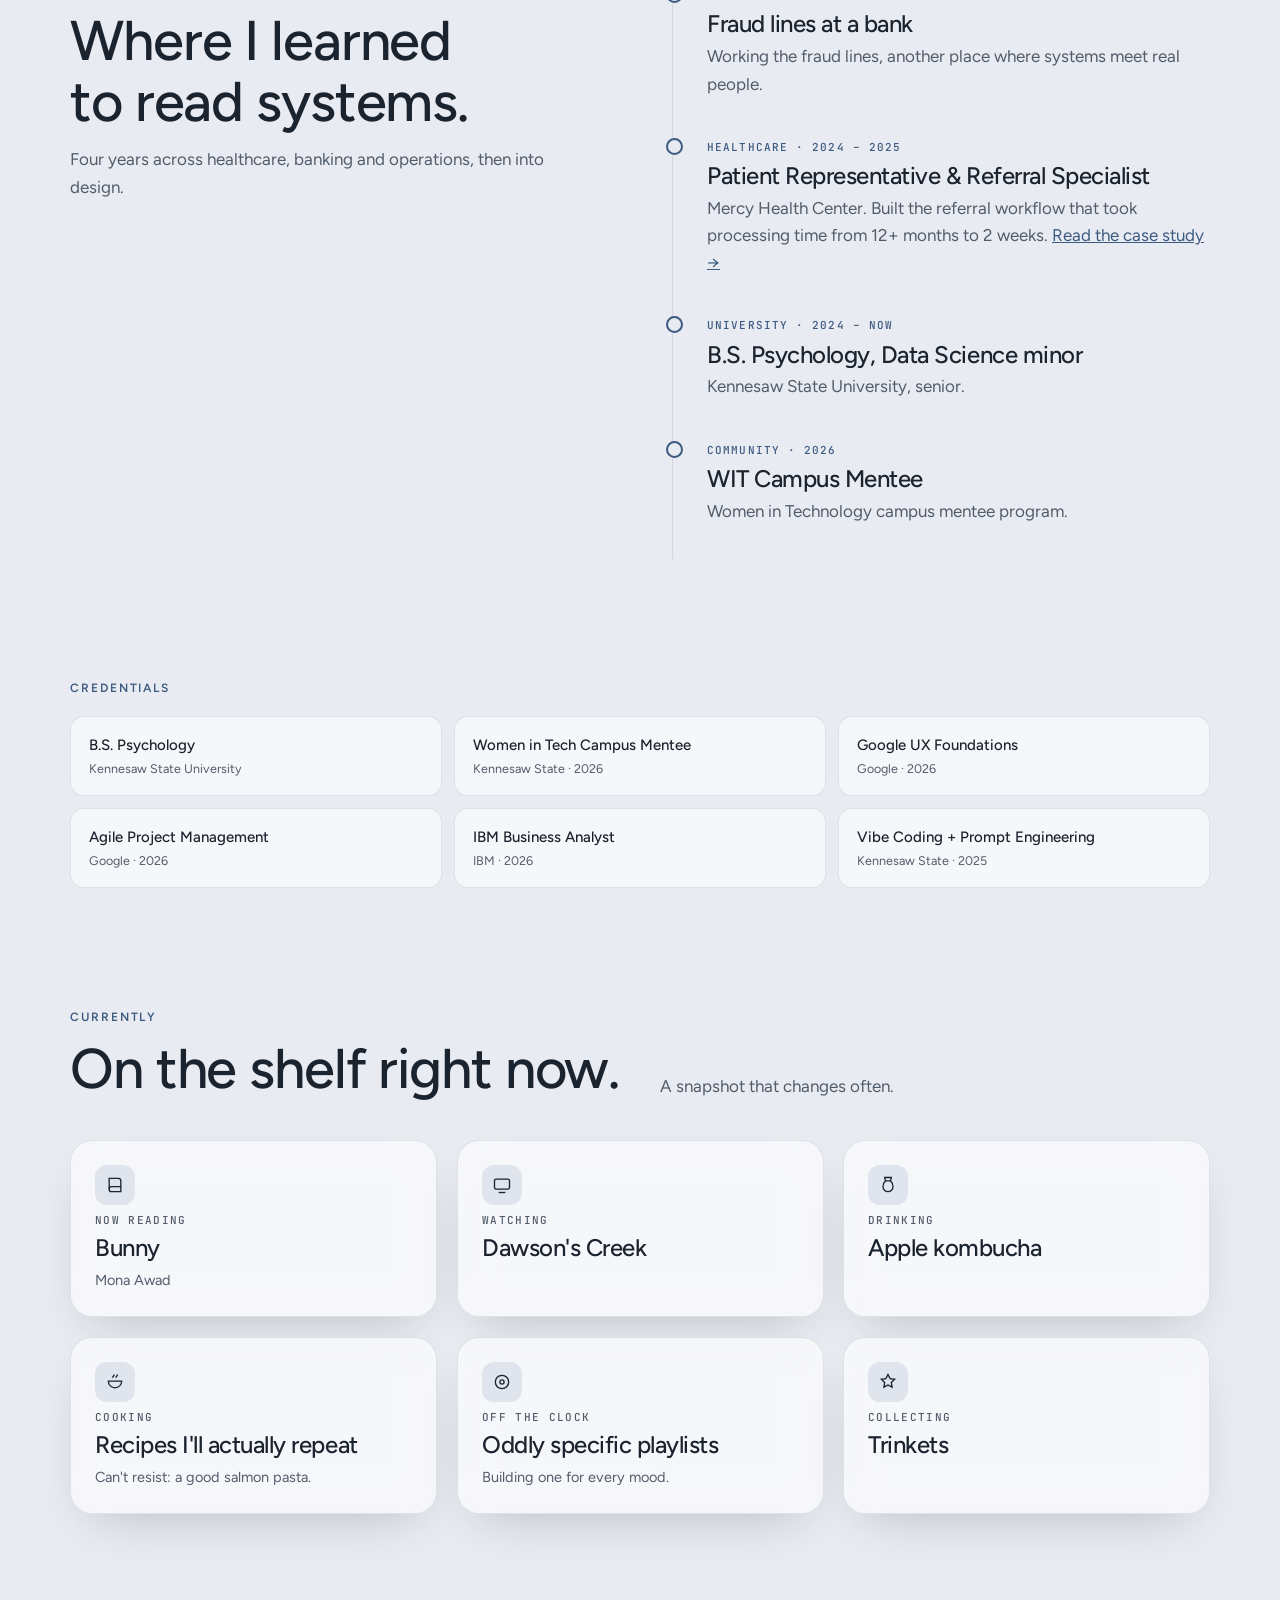
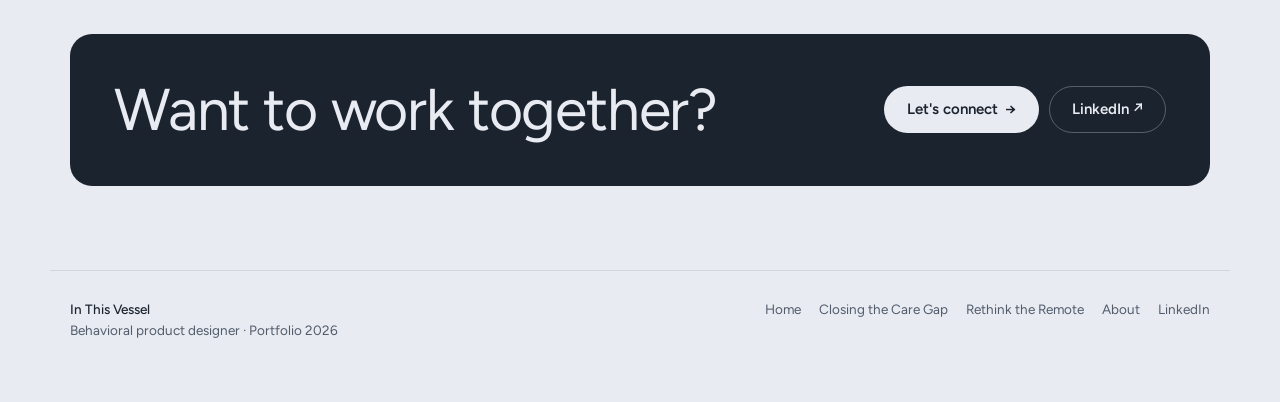
==== commit 2a5ee6e8: "Interactive portfolio redesign New home page with scroll-driven sections and flow art, interactive c" ====
--- a/about.html
+++ b/about.html
@@ -1,140 +1,245 @@
-<!DOCTYPE html>
-<html lang="en">
-
-<head>
-<meta charset="UTF-8" />
-<meta name="viewport" content="width=device-width, initial-scale=1.0" />
-<title>In This Vessel | UX + Product Design</title>
-<link rel="preconnect" href="https://api.fontshare.com" crossorigin />
-<link href="https://api.fontshare.com/v2/css?f[]=general-sans@400,500,600,700&f[]=satoshi@300,400,500,700&display=swap" rel="stylesheet" />
-<link rel="stylesheet" href="css/nav.css">
-<link rel="stylesheet" href="css/global.css">
-<link rel="stylesheet" href="css/about.css">
-
-</head>
-
-<body>
-  <a class="skip-link" href="#mainContent">Skip to content</a>
-    <!-- ambient backdrop -->
-<div class="atmos" aria-hidden="true">
-  <div class="orb orb-1"></div>
-  <div class="orb orb-2"></div>
-  <div class="orb orb-3"></div>
-</div>
-<div class="grain" aria-hidden="true"></div>
-    <nav class="nav" id="nav" aria-label="Primary">
-  <div class="nav-inner">
-    <a class="nav-logo" href="#top" data-scroll="#top" data-hover>In This Vessel</a>
-    <button class="nav-burger" id="navBurger" aria-label="Open menu" aria-expanded="false" aria-controls="navLinks">
-      <span></span><span></span><span></span>
-    </button>
-    <div class="nav-links" id="navLinks">
-      <button class="nav-link" data-scroll="#top" data-hover>Home</button>
-      <div class="work-dropdown" id="workDD">
-       <button class="nav-link" id="workToggle" aria-haspopup="true" aria-expanded="false" data-hover>
-          Case Studies
-          <svg width="11" height="11" viewBox="0 0 12 12" style="margin-left:4px;vertical-align:middle;color:var(--shell-accent);transition:transform 0.2s" id="workChev" aria-hidden="true"><path d="M2 4l4 4 4-4" stroke="currentColor" stroke-width="1.5" fill="none" stroke-linecap="round" stroke-linejoin="round"/></svg>
-        </button>
-        <div class="work-menu" id="workMenu" role="menu" aria-label="Case studies"></div>
-      </div>
-      <a class="nav-link active" href="about.html" aria-current="page">
-    About
-</a>
-<a class="nav-link" href="index.html#resume">Resume</a>
-      <a class="nav-cta" href="index.html#contact">Contact</a>
-    </div>
-  </div>
-</nav>
-
-  <main class="about-page" id="mainContent">
-    <div class="about-page-inner">
-      <div class="about-eyebrow reveal">About me</div>
-      <h1 class="about-hero reveal">The <em>mind</em> behind the <em>vessel</em></h1>
-      <p class="about-lede reveal">What shapes the way I think, what I'm into right now, and the path that led me to design.</p>
-
-      <div class="about-roots-grid">
-        <div>
-          <div class="about-eyebrow reveal">Background</div>
-          <p class="about-pull reveal">Every role I've held has been about the same thing: seeing who the system leaves behind and figuring out why.</p>
-          <p class="about-body reveal">From coordinating patient referrals at a community health clinic to working the fraud lines at a bank, I've spent years in the spaces where systems meet real people.</p>
-        </div>
-        <div class="reveal credentials-card">
-          <div class="about-eyebrow" style="margin-bottom:1rem">Credentials</div>
-          <ul class="cred-list">
-            <li>B.S. Psychology</li>
-            <li>Women in Tech Campus Mentee</li>
-            <li>Google User Experience Foundations</li>
-            <li>Agile Project Management</li>
-            <li>IBM Business Analyst</li>
-            <li>Vibe Coding + Prompt Engineering</li>
-          </ul>
-        </div>
-      </div>
-
-      <div class="about-bottom-grid">
-        <div class="reveal">
-          <div class="about-eyebrow" style="margin-bottom:1.4rem">A few human details</div>
-          <dl class="fun-facts">
-            <div><dt>Based in</dt><dd>Atlanta, Georgia · Open to Remote or Relocation</dd></div>
-            <div><dt>Roots</dt><dd>First-generation student</dd></div>
-            <div><dt>Languages</dt><dd>English · Spanish</dd></div>
-            <div><dt>Superpower</dt><dd>Adaptability. I've had to read a new system almost every year of my life</dd></div>
-            <div><dt>Can't resist</dt><dd>A good salmon pasta</dd></div>
-            <div><dt>Off the clock</dt><dd>Building oddly specific playlists for every mood</dd></div>
-          </dl>
-        </div>
-        <div class="reveal">
-          <div class="about-eyebrow" style="margin-bottom:1.4rem">The path</div>
-          <ol class="path-timeline">
-            <li><span class="dot"></span><div class="yr">University</div><div class="ev">Kennesaw State University</div><div class="sub">Senior · B.S. Psychology, Data Science minor</div></li>
-            <li><span class="dot dot-now"></span><div class="yr now">Community</div><div class="ev">WIT Campus Mentee</div><div class="sub">Women in Technology · campus mentee program</div></li>
-          </ol>
-        </div>
-      </div>
-
-      <div class="widgets-section reveal">
-        <div class="widgets-grid">
-          <div class="widget widget-spotify">
-            <div class="widget-head"><span>Now spinning</span><span class="muted">spotify</span></div>
-            <iframe title="Spotify player — now spinning" style="border-radius:12px;width:100%;border:0" src="https://open.spotify.com/embed/track/74y1VgzL668hynrvA59WQB?utm_source=generator" width="100%" height="352" frameBorder="0" scrolling="no" allowfullscreen="" allow="autoplay; clipboard-write; encrypted-media; fullscreen; picture-in-picture" loading="lazy"></iframe>
-          </div>
-          <div class="widget widget-currently">
-            <div class="widget-head"><span>Currently</span></div>
-            <dl class="currently">
-              <div><dt>Watching</dt><dd>Dawson's Creek</dd></div>
-              <div><dt>Drinking</dt><dd>Apple kombucha</dd></div>
-              <div><dt>Cooking</dt><dd>Recipes I'll actually repeat</dd></div>
-              <div><dt>Collecting</dt><dd>Trinkets</dd></div>
-            </dl>
-          </div>
-          <div class="widget widget-shelf" id="shelfWidget">
-            <div class="widget-head"><span>On the shelf</span></div>
-            <div class="shelf-stage" id="shelfStage">
-              <div class="shelf-book" data-idx="0"><img src="https://covers.openlibrary.org/b/isbn/9780525559733-L.jpg" alt="Bunny by Mona Awad" loading="lazy" /></div>
-              <div class="shelf-book" data-idx="1"><img src="https://covers.openlibrary.org/b/isbn/0593300262-L.jpg" alt="Lapvona by Ottessa Moshfegh" loading="lazy" /></div>
-              <div class="shelf-book" data-idx="2"><img src="https://covers.openlibrary.org/b/isbn/0441013597-L.jpg" alt="Dune by Frank Herbert" loading="lazy" /></div>
-              <div class="shelf-book" data-idx="3"><img src="https://covers.openlibrary.org/b/isbn/0593135202-L.jpg" alt="Project Hail Mary by Andy Weir" loading="lazy" /></div>
-            </div>
-            <div class="shelf-meta">
-              <span class="now-label">Now reading</span>
-              <span class="shelf-title" id="shelfTitle">Bunny</span>
-              <span class="shelf-author" id="shelfAuthor">Mona Awad</span>
-            </div>
-          </div>
-        </div>
-      </div>
-
-      <div class="about-cta reveal">
-        <p class="connect-q">Want to work together?</p>
-        <a class="connect-btn" href="index.html#contact">Let's connect →</a>
-      </div>
-    </div>
-  </div>
-</main>
-<script src="js/about.js"></script>
-
-</body>
-
-
-
-</html>+<!doctype html>
+<html lang="en">
+<head>
+<meta charset="utf-8">
+<meta name="viewport" content="width=device-width, initial-scale=1, viewport-fit=cover">
+<meta name="claude:viewport-fit-sides" content="cover">
+<title>About Jenny · In This Vessel</title>
+<meta name="description" content="Jenny Negrete: psychology-trained product designer in Atlanta. Background, path, credentials and what she's into right now.">
+<link rel="stylesheet" href="https://api.fontshare.com/v2/css?f[]=general-sans@400,500,600,700&f[]=satoshi@300,400,500,700&display=swap">
+<link rel="stylesheet" href="https://fonts.googleapis.com/css2?family=Figtree:wght@300;400;500;600;700&family=JetBrains+Mono:wght@400;500&display=swap">
+<link rel="stylesheet" href="site.css">
+<style>
+/* page-specific: ripple art, shuffle deck, path, shelf */
+.ripple{position:relative;overflow:hidden;min-width:0}
+.ripple canvas{display:block;width:100%;height:440px;cursor:pointer;touch-action:pan-y}
+.ripple .lab{position:absolute;left:20px;right:20px;top:18px;display:flex;justify-content:space-between;color:var(--muted);pointer-events:none}
+.ripple .word{position:absolute;left:0;right:0;bottom:22px;text-align:center;font-family:var(--display);font-size:22px;pointer-events:none;transition:opacity .5s}
+@media (max-width:900px){.ripple canvas{height:340px}}
+
+/* deck */
+.deck-wrap{display:grid;grid-template-columns:1fr 1fr;gap:48px;align-items:center}
+@media (max-width:820px){.deck-wrap{grid-template-columns:1fr}}
+.deck{position:relative;height:300px;max-width:420px;width:100%;justify-self:center;cursor:pointer}
+.dcard{position:absolute;inset:0;border-radius:26px;padding:30px;display:flex;flex-direction:column;gap:14px;border:1px solid var(--line);box-shadow:var(--shadow);transition:transform .55s cubic-bezier(.2,.8,.2,1),opacity .4s;background:var(--surface-solid)}
+.dcard .k{font:500 11px var(--mono);letter-spacing:.12em;text-transform:uppercase;color:var(--muted);display:flex;justify-content:space-between}
+.dcard h3{font-size:clamp(26px,3vw,34px);line-height:1.15}
+.dcard p{color:var(--muted);margin-top:auto}
+.dcard.c0{background:var(--peri)}.dcard.c1{background:var(--blush)}.dcard.c2{background:var(--mist)}.dcard.c3{background:var(--surface-solid)}
+.deck-ctrl{display:flex;gap:10px;align-items:center;margin-top:24px;flex-wrap:wrap}
+.dots{display:flex;gap:6px}
+.dots i{width:8px;height:8px;border-radius:50%;background:var(--line);transition:background .3s,transform .3s}
+.dots i.on{background:var(--accent);transform:scale(1.3)}
+
+/* path */
+.path{position:relative;display:flex;flex-direction:column;gap:0;border-left:1px solid var(--line);margin-left:8px}
+.step{position:relative;padding:0 0 34px 34px}
+.step::before{content:"";position:absolute;left:-7px;top:6px;width:13px;height:13px;border-radius:50%;background:var(--bg);border:2px solid var(--accent);transition:background .4s}
+.step.lit::before{background:var(--accent)}
+.step small{font:500 11px var(--mono);letter-spacing:.1em;text-transform:uppercase;color:var(--accent)}
+.step h3{font-size:24px;margin-top:4px}
+.step p{color:var(--muted);margin-top:6px;max-width:52ch}
+.path-fill{position:absolute;left:-1px;top:0;width:2px;background:var(--accent);height:0}
+
+/* shelf */
+.shelf{display:grid;grid-template-columns:repeat(3,1fr);gap:20px}
+@media (max-width:860px){.shelf{grid-template-columns:1fr 1fr}}
+@media (max-width:520px){.shelf{grid-template-columns:1fr}}
+.item{padding:24px;display:flex;flex-direction:column;gap:8px;transform-style:preserve-3d;transition:transform .25s ease-out;will-change:transform;min-height:170px}
+.item .k{font:500 11px var(--mono);letter-spacing:.12em;text-transform:uppercase;color:var(--muted)}
+.item h3{font-size:24px}
+.item p{color:var(--muted);font-size:14.5px;margin-top:auto}
+.item .ic{width:40px;height:40px;border-radius:12px;display:grid;place-items:center;background:var(--bg-2)}
+.item .ic svg{width:20px;height:20px;stroke:var(--ink);fill:none;stroke-width:1.6}
+.creds{display:grid;grid-template-columns:repeat(3,1fr);gap:12px}
+@media (max-width:760px){.creds{grid-template-columns:1fr 1fr}}
+@media (max-width:440px){.creds{grid-template-columns:1fr}}
+.cred{padding:16px 18px;border-radius:var(--r-md);background:var(--surface);border:1px solid var(--line);font-size:15px;font-weight:500}
+.cred small{display:block;color:var(--muted);font-weight:400;font-size:12.5px;margin-top:2px}
+.cta-band{padding:44px;display:grid;grid-template-columns:1fr auto;gap:24px;align-items:center;background:var(--ink);color:var(--bg);border-radius:var(--r-lg)}
+.cta-band h2{font-size:clamp(34px,4.6vw,60px);font-weight:400}
+.cta-band .btn.primary{background:var(--bg);color:var(--ink)}
+@media (max-width:700px){.cta-band{grid-template-columns:1fr;padding:30px}}
+</style>
+</head>
+<body>
+<div class="nav">
+  <div class="wrap nav-in">
+    <a class="brand" href="index.html" aria-label="In This Vessel, home">
+      <svg class="vessel" viewBox="0 0 26 30" aria-hidden="true"><defs><clipPath id="vclip"><path d="M5 2h16v4c0 2 3 4 3 9v8a5 5 0 0 1-5 5H7a5 5 0 0 1-5-5v-8c0-5 3-7 3-9z"/></clipPath></defs><g clip-path="url(#vclip)"><rect id="vfill" x="0" y="30" width="26" height="30" fill="var(--accent)" opacity=".55"/></g><path d="M5 2h16v4c0 2 3 4 3 9v8a5 5 0 0 1-5 5H7a5 5 0 0 1-5-5v-8c0-5 3-7 3-9z" fill="none" stroke="var(--ink)" stroke-width="1.6"/></svg>
+      In This Vessel
+    </a>
+    <nav class="links glass" aria-label="Site"><a href="index.html#work">Work</a><a href="care-gap.html">Care Gap</a><a href="remote.html">Remote</a><a href="about.html" aria-current="page">About</a><a href="index.html#contact">Contact</a></nav>
+    <div class="status"><i class="dot"></i><span>Open to roles · Fall 2026</span></div>
+  </div>
+  <div class="readbar"></div>
+</div>
+
+<main>
+  <section class="phero">
+    <div class="wrap hero-split">
+      <div>
+        <div class="eyebrow">About me</div>
+        <h1>The mind behind <span class="mark m">the vessel</span></h1>
+        <p class="lede">What shapes the way I think, what I'm into right now, and the path that led me to design.</p>
+      </div>
+      <figure class="ripple glass" style="margin:0">
+        <div class="lab"><span class="mono">STILL WATER</span><span class="mono">tap to drop a thought</span></div>
+        <canvas id="rip" aria-hidden="true"></canvas>
+        <div class="word" id="word">Observe</div>
+      </figure>
+    </div>
+  </section>
+
+  <section class="sec" style="padding-top:40px">
+    <div class="wrap">
+      <div class="eyebrow">Background</div>
+      <p class="big-quote" style="margin-top:16px;max-width:28ch">Every role I've held has been about the same thing: seeing <span class="mark b">who the system leaves behind</span> and figuring out why.</p>
+      <div class="prose" style="margin-top:28px">
+        <p>From coordinating patient referrals at a community health clinic to working the fraud lines at a bank, I've spent years in the spaces where <b>systems meet real people.</b></p>
+        <p>I'm a psychology-trained product designer finishing a B.S. at Kennesaw State. My psychology background isn't adjacent to design. It's the foundation of how I design. I don't start with screens. I start with behavior, then build the system that moves the outcome.</p>
+      </div>
+    </div>
+  </section>
+
+  <section class="sec">
+    <div class="wrap deck-wrap">
+      <div>
+        <div class="eyebrow">A few human details</div>
+        <h2 style="font-size:clamp(32px,4.4vw,56px);margin-top:12px">Pull a card.</h2>
+        <p class="muted" style="margin-top:14px;max-width:44ch">The things a résumé leaves out. Tap the deck or use the button to shuffle through.</p>
+        <div class="deck-ctrl"><button class="btn primary" type="button" id="draw">Next card <span class="arr">→</span></button><div class="dots" id="dots"></div></div>
+      </div>
+      <div class="deck" id="deck" role="button" tabindex="0" aria-label="Show the next detail card"></div>
+    </div>
+  </section>
+
+  <section class="sec">
+    <div class="wrap grid-2" style="align-items:start;gap:48px">
+      <div>
+        <div class="eyebrow">The path</div>
+        <h2 style="font-size:clamp(32px,4.4vw,56px);margin-top:12px">Where I learned to read systems.</h2>
+        <p class="muted" style="margin-top:14px;max-width:44ch">Four years across healthcare, banking and operations, then into design.</p>
+      </div>
+      <div class="path" id="path"><span class="path-fill" id="pathFill"></span>
+        <div class="step"><small>Banking</small><h3>Fraud lines at a bank</h3><p>Working the fraud lines, another place where systems meet real people.</p></div>
+        <div class="step"><small>Healthcare · 2024 – 2025</small><h3>Patient Representative &amp; Referral Specialist</h3><p>Mercy Health Center. Built the referral workflow that took processing time from 12+ months to 2 weeks. <a href="care-gap.html" style="color:var(--accent)">Read the case study →</a></p></div>
+        <div class="step"><small>University · 2024 – now</small><h3>B.S. Psychology, Data Science minor</h3><p>Kennesaw State University, senior.</p></div>
+        <div class="step"><small>Community · 2026</small><h3>WIT Campus Mentee</h3><p>Women in Technology campus mentee program.</p></div>
+      </div>
+    </div>
+  </section>
+
+  <section class="sec">
+    <div class="wrap">
+      <div class="eyebrow" style="margin-bottom:18px">Credentials</div>
+      <div class="creds">
+        <div class="cred">B.S. Psychology<small>Kennesaw State University</small></div>
+        <div class="cred">Women in Tech Campus Mentee<small>Kennesaw State · 2026</small></div>
+        <div class="cred">Google UX Foundations<small>Google · 2026</small></div>
+        <div class="cred">Agile Project Management<small>Google · 2026</small></div>
+        <div class="cred">IBM Business Analyst<small>IBM · 2026</small></div>
+        <div class="cred">Vibe Coding + Prompt Engineering<small>Kennesaw State · 2025</small></div>
+      </div>
+    </div>
+  </section>
+
+  <section class="sec">
+    <div class="wrap">
+      <div class="sec-h">
+        <div><div class="eyebrow">Currently</div><h2>On the shelf right now.</h2></div>
+        <p>A snapshot that changes often.</p>
+      </div>
+      <div class="shelf">
+        <div class="item glass"><div class="ic"><svg viewBox="0 0 24 24"><path d="M5 4h11a3 3 0 0 1 3 3v13H8a3 3 0 0 1-3-3z"/><path d="M5 17a3 3 0 0 1 3-3h11"/></svg></div><span class="k">Now reading</span><h3>Bunny</h3><p>Mona Awad</p></div>
+        <div class="item glass"><div class="ic"><svg viewBox="0 0 24 24"><rect x="3" y="5" width="18" height="12" rx="2"/><path d="M8 21h8"/></svg></div><span class="k">Watching</span><h3>Dawson's Creek</h3></div>
+        <div class="item glass"><div class="ic"><svg viewBox="0 0 24 24"><path d="M8 3h8l-1 4H9z"/><path d="M9 7c-2 2-3 4-3 7a6 6 0 0 0 12 0c0-3-1-5-3-7"/></svg></div><span class="k">Drinking</span><h3>Apple kombucha</h3></div>
+        <div class="item glass"><div class="ic"><svg viewBox="0 0 24 24"><path d="M4 11h16a8 8 0 0 1-16 0z"/><path d="M9 7c0-2 2-2 2-4M13 7c0-2 2-2 2-4"/></svg></div><span class="k">Cooking</span><h3>Recipes I'll actually repeat</h3><p>Can't resist: a good salmon pasta.</p></div>
+        <div class="item glass"><div class="ic"><svg viewBox="0 0 24 24"><circle cx="12" cy="12" r="8"/><circle cx="12" cy="12" r="2.5"/></svg></div><span class="k">Off the clock</span><h3>Oddly specific playlists</h3><p>Building one for every mood.</p></div>
+        <div class="item glass"><div class="ic"><svg viewBox="0 0 24 24"><path d="M12 3l2.5 5 5.5.8-4 3.9.9 5.5L12 15.6 7.1 18.2l.9-5.5-4-3.9L9.5 8z"/></svg></div><span class="k">Collecting</span><h3>Trinkets</h3></div>
+      </div>
+    </div>
+  </section>
+
+  <section class="sec">
+    <div class="wrap">
+      <div class="cta-band">
+        <h2>Want to work together?</h2>
+        <div style="display:flex;gap:10px;flex-wrap:wrap"><a class="btn primary" href="index.html#contact">Let's connect <span class="arr">→</span></a><a class="btn ghost" href="https://www.linkedin.com/in/jennynegrete" style="background:transparent;color:var(--bg);border-color:color-mix(in srgb,var(--bg) 30%,transparent)">LinkedIn ↗</a></div>
+      </div>
+    </div>
+  </section>
+</main>
+
+<footer>
+  <div class="wrap foot">
+    <div><b style="color:var(--ink);font-family:var(--display);font-weight:500">In This Vessel</b><br>Behavioral product designer · Portfolio 2026</div>
+    <nav aria-label="Footer"><a href="index.html">Home</a><a href="care-gap.html">Closing the Care Gap</a><a href="remote.html">Rethink the Remote</a><a href="about.html">About</a><a href="https://www.linkedin.com/in/jennynegrete">LinkedIn</a></nav>
+  </div>
+</footer>
+
+<script src="site.js"></script>
+<script>
+(()=>{
+const $=s=>document.querySelector(s),$$=s=>[...document.querySelectorAll(s)];
+const reduce=matchMedia('(prefers-reduced-motion: reduce)').matches;
+const clamp=(v,a,b)=>Math.max(a,Math.min(b,v));
+
+/* ripple art: drops on still water */
+const cv=$('#rip'),g=cv.getContext('2d'),wordEl=$('#word');
+const WORDS=['Observe','Understand','Design','Measure'];
+let W,H,drops=[],col={},frame=0,live=false,wi=0;
+function readCols(){const s=getComputedStyle(document.documentElement),v=k=>s.getPropertyValue(k).trim();col={bg:v('--surface-solid'),a:[v('--accent'),v('--teal'),v('--faint')]}}
+function size(){const d=Math.min(devicePixelRatio||1,2);W=cv.clientWidth;H=cv.clientHeight;cv.width=W*d;cv.height=H*d;g.setTransform(d,0,0,d,0,0)}
+function drop(x,y,big){drops.push({x,y,r:0,v:big?1.6:1.1,max:Math.max(W,H)*(big?.9:.6),c:col.a[(Math.random()*col.a.length)|0],rings:big?4:3})}
+function step(){
+  frame++;g.globalAlpha=1;g.fillStyle=col.bg;g.fillRect(0,0,W,H);
+  if(frame%110===0)drop(W*(.25+Math.random()*.5),H*(.25+Math.random()*.45),false);
+  for(const d of drops){
+    d.r+=d.v;
+    for(let k=0;k<d.rings;k++){const r=d.r-k*16;if(r<=0)continue;const a=(1-r/d.max)*.75;if(a<=0)continue;
+      g.globalAlpha=a;g.strokeStyle=d.c;g.lineWidth=1.4;g.beginPath();g.ellipse(d.x,d.y,r,r*.42,0,0,Math.PI*2);g.stroke()}
+  }
+  drops=drops.filter(d=>d.r-d.rings*16<d.max);
+}
+function loop(){if(!live)return;step();requestAnimationFrame(loop)}
+cv.addEventListener('pointerdown',e=>{const r=cv.getBoundingClientRect();drop(e.clientX-r.left,e.clientY-r.top,true);
+  wi=(wi+1)%WORDS.length;wordEl.style.opacity=0;setTimeout(()=>{wordEl.textContent=WORDS[wi];wordEl.style.opacity=1},250);
+  if(reduce){step()}});
+readCols();size();
+drop(W*.5,H*.45,true);drop(W*.3,H*.6,false);for(let i=0;i<70;i++)step();
+if(!reduce)new IntersectionObserver(es=>{const v=es[0].isIntersecting;if(v&&!live){live=true;loop()}else if(!v)live=false}).observe(cv);
+else step();
+addEventListener('resize',()=>{size();step()});
+matchMedia('(prefers-color-scheme: dark)').addEventListener('change',()=>{readCols();step()});
+new MutationObserver(()=>{readCols();step()}).observe(document.documentElement,{attributes:true,attributeFilter:['data-theme']});
+
+/* shuffle deck */
+const CARDS=[['Based in','Atlanta, Georgia','Open to remote or relocation.'],['Roots','First-generation student',''],['Languages','English · Spanish',''],['Superpower','Adaptability','I\'ve had to read a new system almost every year of my life.'],['Can\'t resist','A good salmon pasta',''],['Off the clock','Oddly specific playlists','Building them for every mood.']];
+const deck=$('#deck'),dots=$('#dots');let top=0;
+deck.innerHTML=CARDS.map((c,i)=>`<div class="dcard c${i%4}" aria-hidden="true"><div class="k"><span>${c[0]}</span><span>0${i+1} / 0${CARDS.length}</span></div><h3>${c[1]}</h3><p>${c[2]}</p></div>`).join('');
+dots.innerHTML=CARDS.map(()=>'<i></i>').join('');
+const els=[...deck.children];
+function lay(){els.forEach((el,i)=>{const pos=(i-top+CARDS.length)%CARDS.length;
+  el.style.zIndex=CARDS.length-pos;el.style.opacity=pos>3?0:1;el.setAttribute('aria-hidden',pos!==0);
+  el.style.transform=`translate(${pos*10}px,${pos*12}px) rotate(${pos===0?0:(pos%2?3:-3)*pos*.6}deg) scale(${1-pos*.04})`});
+  [...dots.children].forEach((d,i)=>d.classList.toggle('on',i===top))}
+function next(){const el=els[top];el.style.transform='translate(-120%,-10px) rotate(-14deg)';el.style.opacity=0;
+  setTimeout(()=>{top=(top+1)%CARDS.length;lay()},reduce?0:280)}
+deck.addEventListener('click',next);deck.addEventListener('keydown',e=>{if(e.key==='Enter'||e.key===' '){e.preventDefault();next()}});
+$('#draw').addEventListener('click',next);lay();
+
+/* path line fills as you scroll */
+const path=$('#path'),fill=$('#pathFill'),steps=$$('.step');
+function pathScroll(){const r=path.getBoundingClientRect(),p=clamp((innerHeight*.6-r.top)/r.height,0,1);
+  fill.style.height=(reduce?100:p*100)+'%';steps.forEach(s=>s.classList.toggle('lit',reduce||s.getBoundingClientRect().top<innerHeight*.6))}
+addEventListener('scroll',pathScroll,{passive:true});pathScroll();
+
+/* shelf tilt */
+if(!reduce&&matchMedia('(hover: hover)').matches)$$('.item').forEach(el=>{
+  el.addEventListener('pointermove',e=>{const r=el.getBoundingClientRect(),x=(e.clientX-r.left)/r.width-.5,y=(e.clientY-r.top)/r.height-.5;el.style.transform=`perspective(700px) rotateY(${x*10}deg) rotateX(${-y*10}deg) translateY(-3px)`});
+  el.addEventListener('pointerleave',()=>el.style.transform='')});
+})();
+</script>
+</body>
+</html>
--- a/site.css
+++ b/site.css
@@ -0,0 +1,180 @@
+/* In This Vessel: shared styles for the case study and about pages.
+   Same tokens as the home page: misted blue-grey ground, glass panels, navy accent. */
+:root{
+  --bg:#e8ebf1;--bg-2:#dfe4ed;--surface:rgba(255,255,255,.62);--surface-solid:#f6f8fb;--line:rgba(27,35,46,.1);
+  --ink:#1b232e;--muted:#525c6b;--faint:#8e98a8;--accent:#3d5a80;--accent-ink:#ffffff;
+  --peri:#c7d3ec;--blush:#eadfdd;--mist:#cde2e6;--teal:#4f7a86;--warn:#a5533a;--ok:#3f7a5a;
+  --shadow:0 20px 50px -24px rgba(27,35,46,.28);
+  --display:"General Sans","Satoshi","Figtree",system-ui,sans-serif;
+  --body:"Satoshi","Figtree",system-ui,sans-serif;
+  --mono:"JetBrains Mono",ui-monospace,"SFMono-Regular",Consolas,monospace;
+  --r-lg:22px;--r-md:14px;--r-sm:999px;
+  color-scheme:light;
+}
+@media (prefers-color-scheme:dark){:root:not([data-theme="light"]){
+  --bg:#10151c;--bg-2:#151c25;--surface:rgba(32,40,53,.62);--surface-solid:#1b232e;--line:rgba(230,234,241,.1);
+  --ink:#e6eaf1;--muted:#a3adbd;--faint:#5f6a7b;--accent:#93acd6;--accent-ink:#0f141b;
+  --peri:#2c3a57;--blush:#3d3133;--mist:#1f373c;--teal:#82b4c1;--warn:#e19478;--ok:#7fc29c;
+  --shadow:0 20px 50px -24px rgba(0,0,0,.6);color-scheme:dark}}
+:root[data-theme="dark"]{
+  --bg:#10151c;--bg-2:#151c25;--surface:rgba(32,40,53,.62);--surface-solid:#1b232e;--line:rgba(230,234,241,.1);
+  --ink:#e6eaf1;--muted:#a3adbd;--faint:#5f6a7b;--accent:#93acd6;--accent-ink:#0f141b;
+  --peri:#2c3a57;--blush:#3d3133;--mist:#1f373c;--teal:#82b4c1;--warn:#e19478;--ok:#7fc29c;
+  --shadow:0 20px 50px -24px rgba(0,0,0,.6);color-scheme:dark}
+
+*{box-sizing:border-box}
+:root{padding-top:env(safe-area-inset-top,0px);padding-bottom:env(safe-area-inset-bottom,0px)}
+html{scroll-behavior:smooth}
+body{margin:0;background:var(--bg);color:var(--ink);font-family:var(--body);font-size:17px;line-height:1.6;overflow-x:hidden;
+  background-image:radial-gradient(60vw 50vw at 0% 0%,var(--peri),transparent 60%),radial-gradient(50vw 40vw at 100% 30%,var(--blush),transparent 60%),radial-gradient(50vw 50vw at 30% 100%,var(--mist),transparent 60%);
+  background-attachment:fixed}
+body::before{content:"";position:fixed;inset:0 0 auto;height:env(safe-area-inset-top,0px);z-index:30;background:var(--bg)}
+img{max-width:100%}
+[hidden]{display:none!important}
+a{color:inherit}
+h1,h2,h3,h4{font-family:var(--display);font-weight:500;line-height:1.08;letter-spacing:-.02em;text-wrap:balance;margin:0}
+p{margin:0}
+.wrap{max-width:1180px;margin:0 auto;padding-left:max(20px,env(safe-area-inset-left,0px));padding-right:max(20px,env(safe-area-inset-right,0px))}
+.narrow{max-width:760px}
+.eyebrow{font-size:12px;letter-spacing:.16em;text-transform:uppercase;font-weight:600;color:var(--accent)}
+.mono{font-family:var(--mono);font-size:12px;letter-spacing:.04em}
+.muted{color:var(--muted)}
+.glass{background:var(--surface);backdrop-filter:blur(18px) saturate(1.2);-webkit-backdrop-filter:blur(18px) saturate(1.2);border:1px solid var(--line);border-radius:var(--r-lg);box-shadow:var(--shadow)}
+.mark{background-image:linear-gradient(var(--peri),var(--peri));background-repeat:no-repeat;background-size:100% .38em;background-position:0 88%;padding:0 .06em}
+.mark.b{background-image:linear-gradient(var(--blush),var(--blush))}
+.mark.m{background-image:linear-gradient(var(--mist),var(--mist))}
+.btn{display:inline-flex;align-items:center;gap:.5em;font:600 15px/1 var(--body);padding:15px 22px;border-radius:var(--r-sm);text-decoration:none;border:1px solid transparent;cursor:pointer;transition:transform .2s,box-shadow .2s}
+.btn.primary{background:var(--accent);color:var(--accent-ink)}
+.btn.primary:hover{transform:translateY(-2px);box-shadow:0 12px 24px -12px var(--accent)}
+.btn.ghost{background:var(--surface);border-color:var(--line);color:var(--ink)}
+.btn.ghost:hover{transform:translateY(-2px)}
+.btn .arr{transition:transform .2s}.btn:hover .arr{transform:translateX(3px)}
+:focus-visible{outline:2px solid var(--accent);outline-offset:3px;border-radius:6px}
+.chip{display:inline-block;font-size:12.5px;font-weight:500;padding:6px 12px;border-radius:var(--r-sm);background:var(--surface);border:1px solid var(--line)}
+.chips{display:flex;flex-wrap:wrap;gap:8px}
+.seg{display:inline-flex;background:var(--surface);border:1px solid var(--line);border-radius:var(--r-sm);padding:4px;flex-wrap:wrap}
+.seg button{border:0;background:none;font:600 13px var(--body);padding:8px 16px;border-radius:var(--r-sm);cursor:pointer;color:var(--muted)}
+.seg button[aria-pressed="true"]{background:var(--ink);color:var(--bg)}
+
+/* nav */
+.nav{position:sticky;top:env(safe-area-inset-top,0px);z-index:20;padding-block:10px;background:color-mix(in srgb,var(--bg) 72%,transparent);backdrop-filter:blur(16px);-webkit-backdrop-filter:blur(16px);border-bottom:1px solid var(--line)}
+.nav-in{display:flex;align-items:center;gap:16px;justify-content:space-between}
+.brand{display:flex;align-items:center;gap:10px;text-decoration:none;font-family:var(--display);font-weight:500;font-size:18px}
+.vessel{width:26px;height:30px;flex:none}
+.links{display:flex;gap:2px;padding:5px;border-radius:var(--r-sm)}
+.links a{font-size:13px;font-weight:500;text-decoration:none;padding:8px 14px;border-radius:var(--r-sm);color:var(--muted);transition:background .2s,color .2s;white-space:nowrap}
+.links a[aria-current="page"],.links a:hover{background:var(--surface-solid);color:var(--ink)}
+.status{display:flex;align-items:center;gap:8px;font-size:12px;color:var(--muted);white-space:nowrap}
+.dot{width:8px;height:8px;border-radius:50%;background:var(--ok);animation:pulse 2.4s infinite}
+@keyframes pulse{0%{box-shadow:0 0 0 0 color-mix(in srgb,var(--ok) 60%,transparent)}100%{box-shadow:0 0 0 10px transparent}}
+.readbar{position:absolute;left:0;bottom:-1px;height:2px;background:var(--accent);width:0}
+@media (max-width:860px){.links{display:none}}
+@media (max-width:520px){.status span{display:none}}
+
+/* page hero */
+.phero{padding-block:64px 40px}
+.back{display:inline-flex;gap:8px;align-items:center;font:600 13px var(--body);text-decoration:none;color:var(--muted);margin-bottom:28px}
+.back:hover{color:var(--ink)}
+.phero h1{font-size:clamp(48px,8vw,108px);font-weight:400;margin-top:16px}
+.phero .lede{font-size:clamp(18px,2vw,21px);color:var(--muted);max-width:52ch;margin-top:24px;font-weight:300}
+.hero-split{display:grid;grid-template-columns:1.1fr 1fr;gap:48px;align-items:center}
+@media (max-width:900px){.hero-split{grid-template-columns:1fr;gap:32px}}
+
+/* sections */
+.sec{padding-block:96px 24px}
+.sec-h{display:grid;grid-template-columns:1fr 1fr;gap:40px;align-items:end;margin-bottom:40px}
+.sec-h h2{font-size:clamp(32px,4.4vw,56px);margin-top:12px}
+.sec-h p{color:var(--muted);max-width:56ch}
+@media (max-width:800px){.sec-h{grid-template-columns:1fr;gap:14px}}
+.prose{display:flex;flex-direction:column;gap:18px;max-width:64ch;color:var(--muted)}
+.prose b,.prose strong{color:var(--ink);font-weight:600}
+.big-quote{font-family:var(--display);font-size:clamp(26px,3.4vw,42px);line-height:1.2;max-width:24ch;letter-spacing:-.015em}
+
+/* before/after metric */
+.ba{display:flex;align-items:center;gap:22px;flex-wrap:wrap;padding:22px 26px}
+.ba div{display:flex;flex-direction:column}
+.ba small{font:500 11px var(--mono);letter-spacing:.1em;color:var(--muted);text-transform:uppercase}
+.ba strong{font-family:var(--display);font-size:clamp(30px,4vw,44px);font-weight:500;font-variant-numeric:tabular-nums;line-height:1.1}
+.ba .was strong{color:var(--faint);text-decoration:line-through;text-decoration-thickness:2px}
+.ba .to{font-size:26px;color:var(--faint)}
+.ba .k{flex-basis:100%;font:500 11px var(--mono);letter-spacing:.1em;text-transform:uppercase;color:var(--muted)}
+
+/* snapshot */
+.snap{display:grid;grid-template-columns:repeat(3,1fr);gap:0;overflow:hidden}
+.snap div{padding:22px 24px;border-right:1px solid var(--line);border-bottom:1px solid var(--line);min-width:0}
+.snap div:nth-child(3n){border-right:0}
+.snap div:nth-last-child(-n+3){border-bottom:0}
+.snap small{display:block;font:500 11px var(--mono);letter-spacing:.1em;color:var(--muted);text-transform:uppercase;margin-bottom:6px}
+@media (max-width:760px){.snap{grid-template-columns:1fr 1fr}.snap div{border-right:1px solid var(--line)!important;border-bottom:1px solid var(--line)!important}.snap div:nth-child(2n){border-right:0!important}}
+@media (max-width:480px){.snap{grid-template-columns:1fr}.snap div{border-right:0!important}}
+
+/* cards */
+.grid-2{display:grid;grid-template-columns:repeat(2,1fr);gap:20px}
+.grid-3{display:grid;grid-template-columns:repeat(3,1fr);gap:20px}
+@media (max-width:900px){.grid-3{grid-template-columns:1fr 1fr}}
+@media (max-width:680px){.grid-2,.grid-3{grid-template-columns:1fr}}
+.card{padding:26px;display:flex;flex-direction:column;gap:10px;min-width:0}
+.card h3{font-size:22px}
+.card p{color:var(--muted);font-size:15.5px}
+.card .k{font:500 11px var(--mono);letter-spacing:.1em;color:var(--muted);text-transform:uppercase;display:flex;justify-content:space-between;gap:8px}
+.tagline{font:600 11px var(--body);letter-spacing:.1em;text-transform:uppercase;padding:5px 10px;border-radius:var(--r-sm);align-self:flex-start;background:var(--mist)}
+.tagline.warn{background:transparent;color:var(--warn);border:1px dashed var(--warn)}
+
+/* flip cards (click to reveal) */
+.flip{perspective:1200px;background:none;border:0;padding:0;text-align:left;font:inherit;color:inherit;cursor:pointer;min-height:230px;display:block;width:100%}
+.flip-in{position:relative;width:100%;height:100%;min-height:230px;transition:transform .6s cubic-bezier(.2,.8,.2,1);transform-style:preserve-3d}
+.flip[aria-pressed="true"] .flip-in{transform:rotateY(180deg)}
+.flip-face{position:absolute;inset:0;backface-visibility:hidden;-webkit-backface-visibility:hidden;padding:24px;display:flex;flex-direction:column;gap:10px;border-radius:var(--r-lg)}
+.flip-back{transform:rotateY(180deg);background:var(--ink);color:var(--bg)}
+.flip-back p{color:color-mix(in srgb,var(--bg) 80%,transparent)}
+.flip .hint{margin-top:auto;font:500 11px var(--mono);letter-spacing:.1em;text-transform:uppercase;color:var(--muted)}
+.flip-back .hint{color:color-mix(in srgb,var(--bg) 60%,transparent)}
+.flip h3{font-size:22px}
+.flip p{font-size:15px;color:var(--muted)}
+
+/* decision log stepper */
+.decision{overflow:hidden}
+.dec-tabs{display:flex;gap:4px;overflow-x:auto;padding:16px 16px 0}
+.dec-tabs button{flex:none;border:0;background:none;font:600 13px var(--body);padding:10px 14px;border-radius:12px 12px 0 0;cursor:pointer;color:var(--muted);border-bottom:2px solid transparent}
+.dec-tabs button[aria-selected="true"]{color:var(--ink);border-bottom-color:var(--accent)}
+.dec-body{padding:26px;display:grid;grid-template-columns:1fr 1.4fr;gap:28px;border-top:1px solid var(--line)}
+.dec-body h3{font-size:clamp(24px,2.6vw,32px)}
+.steps{display:flex;flex-direction:column;gap:0}
+.stepx{display:grid;grid-template-columns:110px 1fr;gap:16px;padding:14px 0;border-bottom:1px dashed var(--line);opacity:.35;transition:opacity .35s}
+.stepx.on{opacity:1}
+.stepx:last-child{border-bottom:0}
+.stepx small{font:500 11px var(--mono);letter-spacing:.1em;color:var(--accent);text-transform:uppercase;padding-top:3px}
+.stepx.trade small{color:var(--warn)}
+.dec-ctrl{display:flex;gap:8px;margin-top:18px;flex-wrap:wrap}
+.sbtn{font:600 12.5px var(--body);padding:9px 14px;border-radius:var(--r-sm);border:1px solid var(--line);background:var(--surface-solid);color:var(--ink);cursor:pointer}
+.sbtn.dark{background:var(--ink);color:var(--bg);border-color:var(--ink)}
+.sbtn:disabled{opacity:.4;cursor:default}
+@media (max-width:760px){.dec-body{grid-template-columns:1fr}.stepx{grid-template-columns:1fr;gap:2px}}
+
+/* reflection */
+.refl{display:grid;grid-template-columns:repeat(3,1fr);gap:0;border-top:1px solid var(--ink)}
+.refl > div{padding:24px 24px 24px 0;display:flex;flex-direction:column;gap:10px}
+.refl > div + div{padding-left:24px;border-left:1px solid var(--line)}
+.refl h3{font-size:22px}
+.refl p{color:var(--muted);font-size:15.5px}
+@media (max-width:800px){.refl{grid-template-columns:1fr}.refl > div + div{padding-left:0;border-left:0;border-top:1px solid var(--line)}}
+
+/* next case */
+.next{display:grid;grid-template-columns:1fr auto;align-items:center;gap:24px;padding:36px;text-decoration:none;transition:transform .3s}
+.next:hover{transform:translateY(-3px)}
+.next h3{font-size:clamp(30px,4vw,48px);margin-top:8px}
+.next .arr{font-size:36px;transition:transform .3s}
+.next:hover .arr{transform:translateX(6px)}
+
+footer{padding-block:60px 60px;color:var(--muted);font-size:13.5px}
+.foot{display:flex;justify-content:space-between;gap:24px;flex-wrap:wrap;border-top:1px solid var(--line);padding-top:28px}
+.foot a{text-decoration:none}.foot a:hover{color:var(--ink)}
+.foot nav{display:flex;gap:18px;flex-wrap:wrap}
+
+.reveal{transition:transform .8s cubic-bezier(.2,.8,.2,1),opacity .8s}
+.reveal.pre{transform:translateY(24px);opacity:.001}
+
+@media (prefers-reduced-motion:reduce){
+  *,*::before,*::after{animation-duration:.001ms!important;animation-iteration-count:1!important;transition-duration:.001ms!important;scroll-behavior:auto!important}
+  .reveal.pre{transform:none;opacity:1}
+}
